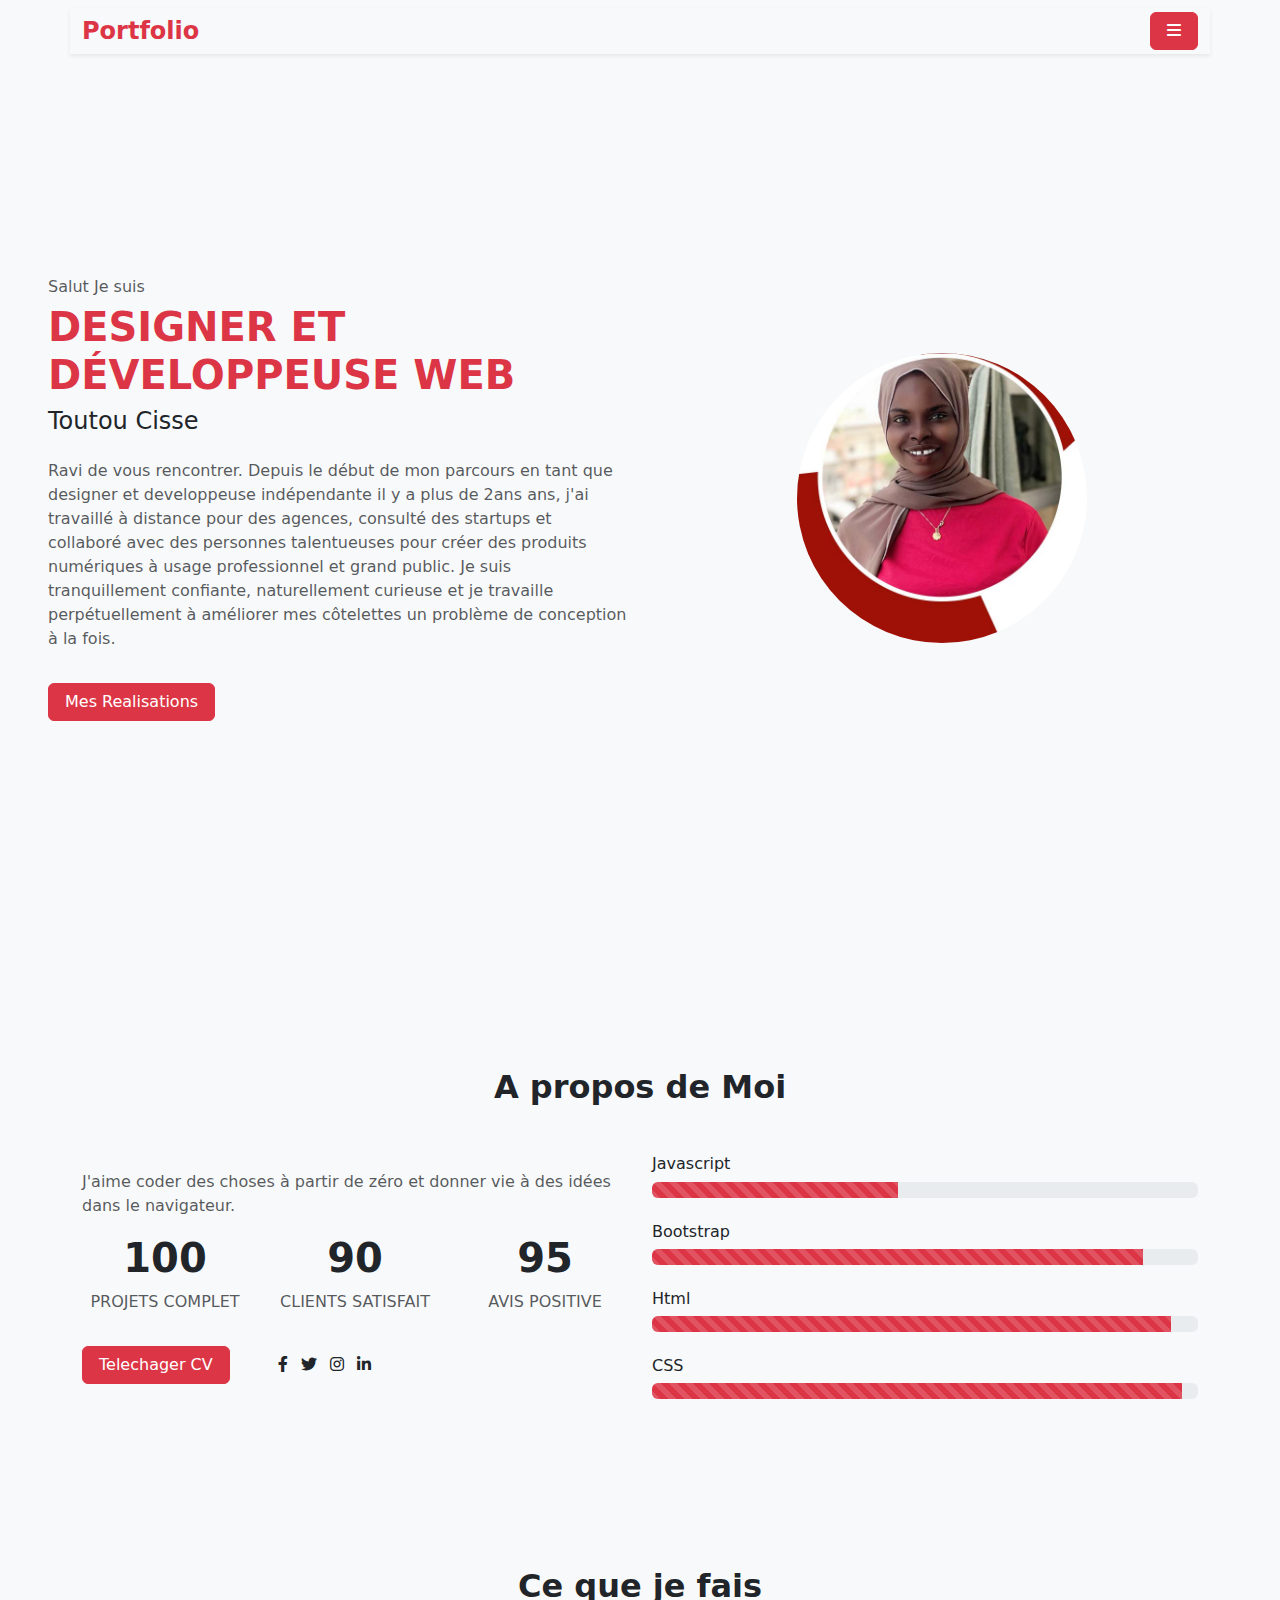
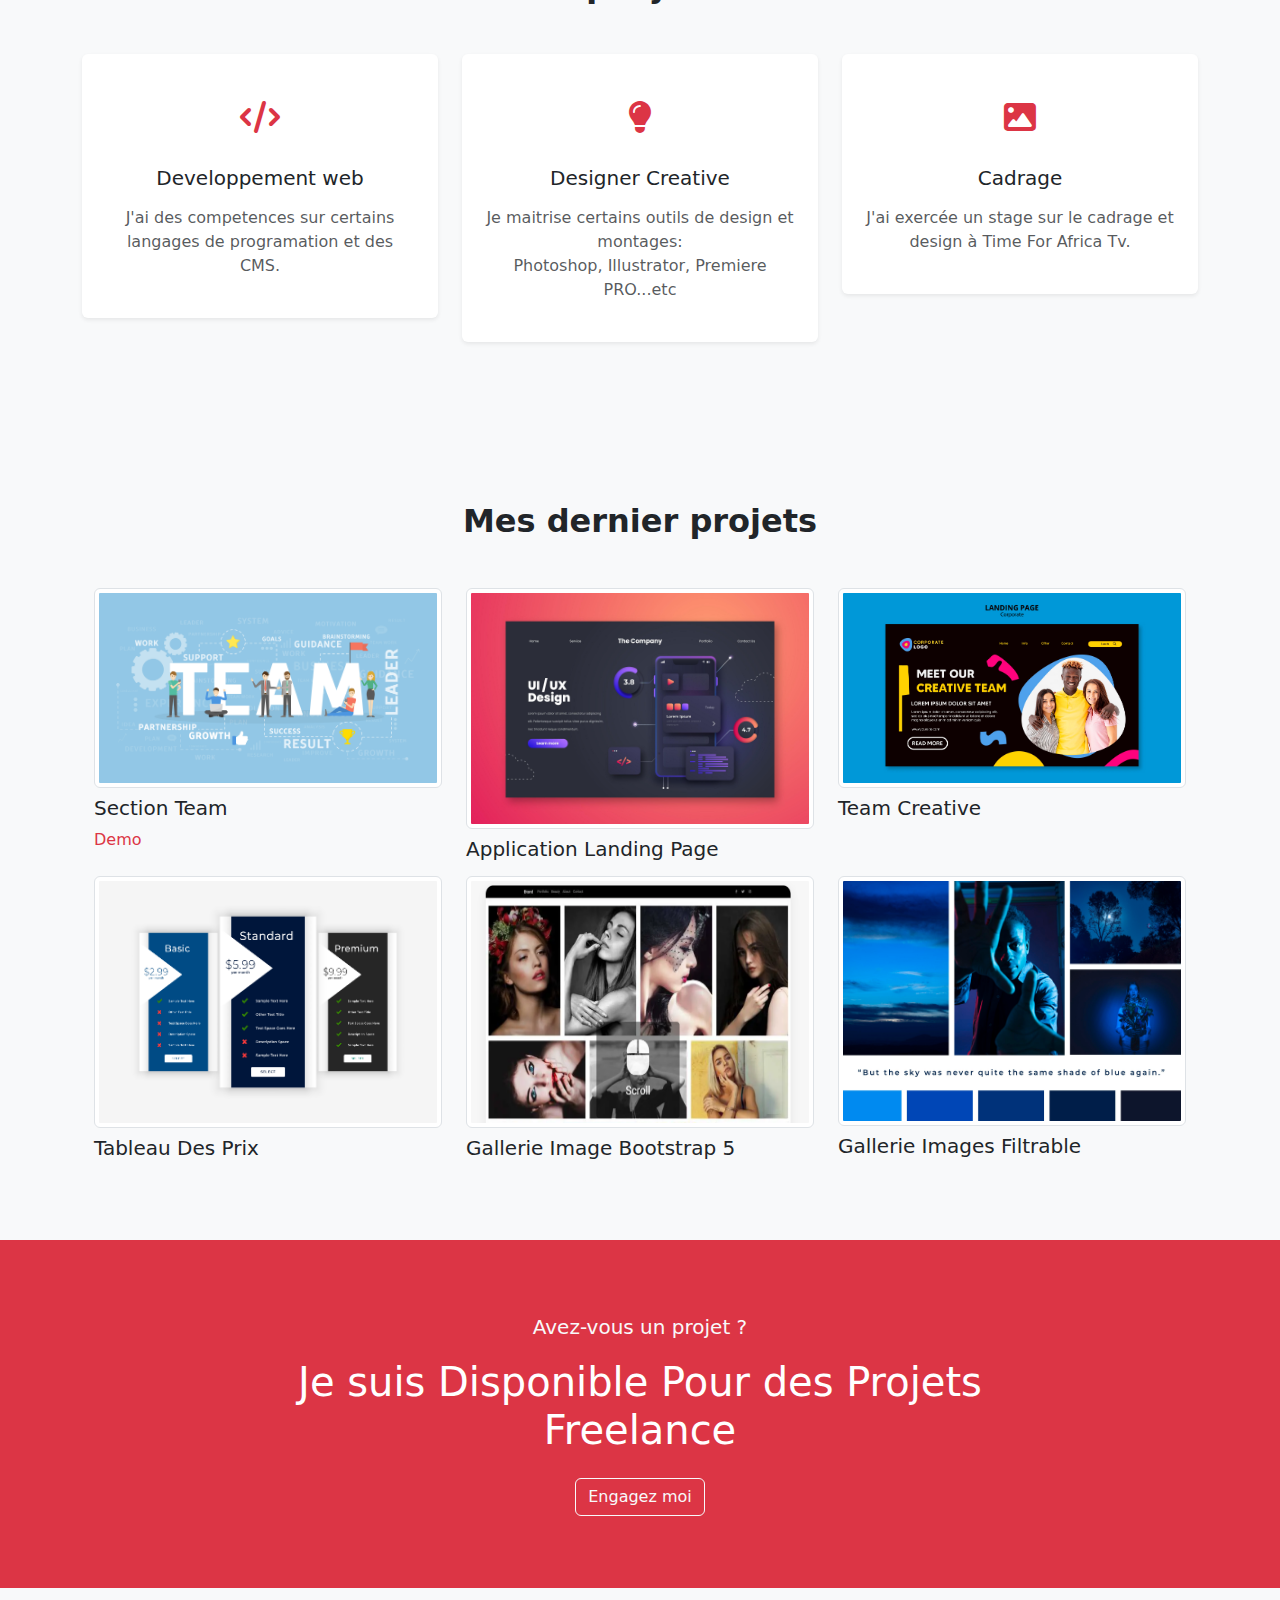
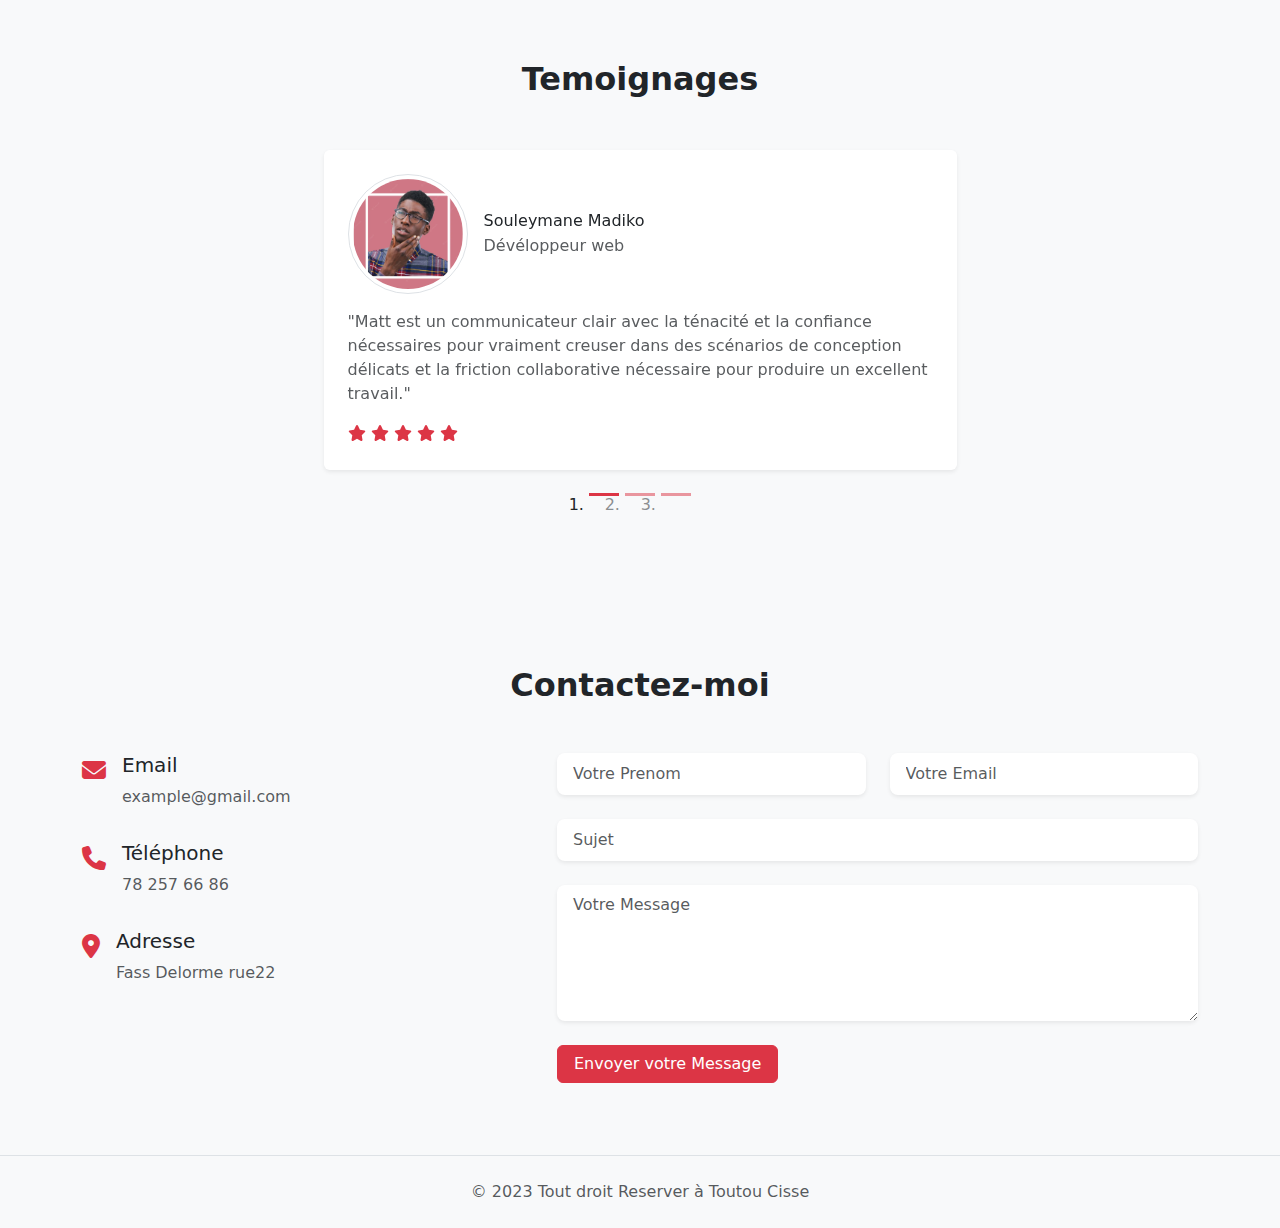
==== index.html @ 71dbc763 "Rename portfolio.html to index.html" ====
<!doctype html>
<html lang="en">
  <head>
    <meta charset="utf-8">
    <meta name="viewport" content="width=device-width, initial-scale=1">
    <link rel="stylesheet" href="css/bootstrap.min.css">
    <link rel="stylesheet" href="css/font-awesome.min.css">
    <title>Bootstrap demo</title>
  </head>
  <body class="bg-light">
    <!-- Debut navbar -->
    <!-- As a link -->
<nav class="navbar fixed-top bg-body-tertiary">
    <div class="container-lg shadow-sm">
      <a class="navbar-brand text-danger fw-bold fs-4" href="#">Portfolio</a>
      <div class="dropdown">
            <button class="btn btn-secondary btn-danger px-3" type="button" data-bs-toggle="dropdown" aria-expanded="false">
            <i class="fas fa-bars"></i>
            </button>
         <ul class="dropdown-menu dropdown-menu-end">
            <li><a class="dropdown-item" href="#acueil">Acueil</a></li>
            <li><a class="dropdown-item" href="#a propos">A propos</a></li>
            <li><a class="dropdown-item" href="#services">Services</a></li>
            <li><a class="dropdown-item" href="#portfolio">Portfolio</a></li>
            <li><a class="dropdown-item" href="#testimonials">Testmonials</a></li>
            <li><a class="dropdown-item" href="#contact">Contact</a></li>    
         </ul>
      </div>
    </div>
  </nav>

 <!-- Fin nabae -->
 
 <!-- Debut section d'accueil -->
<section class="home p-5" id="home">
    <div class="conainer-lg">
        <div class="row min-vh-100 align-items-center align-content-center">
            <div class="col-md-6 mt-5 mt-md-0">
                <div class="home-img text-center">
                    <img src="img/profil.jpg" class="rounded-circle mw-100" width="50%" alt="profile img" style="border-radius: 25px ;">
                </div>
            </div>
            <div class="col-md-6 mt-5 mt-md-0 order-md-first">
                <div class="home-text">
                    <p class="text-muted mb-1">Salut Je suis</p>
                    <h1 class="text-danger text-uppercase fs-1 fw-bold">Designer et Développeuse web</h1>
                    <h2 class="fs-4">Toutou Cisse</h2>
                    <p class="mt-4 text-muted">Ravi de vous rencontrer.
                        Depuis le début de mon parcours en tant que designer et developpeuse indépendante il y a plus
                         de 2ans ans, j'ai travaillé à distance pour des agences, consulté des startups 
                         et collaboré avec des personnes talentueuses pour créer des produits numériques
                          à usage professionnel et grand public. Je suis tranquillement confiante, 
                          naturellement curieuse et je travaille perpétuellement à améliorer mes 
                          côtelettes un problème de conception à la fois.</p>
                     <a href="realisations.html" class="btn btn-danger px-3 mt-3">Mes Realisations</a>
                </div>
            </div>
        </div>
    </div>

</section>
 <!-- Fin section d'accueil -->

 <!--Debut section A propos -->
<section class="a propos py-5" id="a propos">
    <div class="container-lg py-4">
        <div class="row justify-content-center">
            <div class="col-lg-8">
                <div class="section-title text-center">
                    <h2 class="fw-bold mb-5">A propos de Moi</h2>
                </div>
            </div>
        </div>
        <div class="row">
            <div class="col-md-6">
                <div class="apropos-text">
                    <h3 class="fs-4 mb-3"></h3>
                    <p class="text-muted">J'aime coder des choses à partir de zéro et donner vie à des idées dans le navigateur.</p>                 
                </div>
                <div class="row text-center text-uppercase my-3 ">
                    <div class="col-sm-4">
                        <div class="fact-item">
                            <h4 class="fs-1 fw-bold">100</h4>
                            <p class="text-muted">Projets Complet</p>
                        </div>
                    </div>
                    <div class="col-sm-4">
                        <div class="fact-item">
                            <h4 class="fs-1 fw-bold">90</h4>
                            <p class="text-muted">Clients satisfait</p>
                        </div>
                    </div>
                    <div class="col-sm-4">
                        <div class="fact-item">
                            <h4 class="fs-1 fw-bold">95</h4>
                            <p class="text-muted">Avis Positive</p>
                        </div>
                    </div>
                </div>
                <div class="row">
                    <div class="col-lg-12 d-flex align-items-center">
                        <a href="CV.html" class="btn px-3 btn-danger me-5">Telechager CV</a>
                        <div class="social-links">
                            <a href="#" class="text-dark me-2"><i class="fab fa-facebook-f"></i></a>
                            <a href="#" class="text-dark me-2"><i class="fab fa-twitter"></i></a> 
                            <a href="#" class="text-dark me-2"><i class="fab fa-instagram"></i></a> 
                            <a href="#" class="text-dark me-2"><i class="fab fa-linkedin-in"></i></a>   
                          </div>      
                    </div>  
                </div>    
            </div>
            <div class="col-md-6 mt-5 mt-md-0">
                <div class="skill-item mb-4">
                    <h3 class="fs-6">Javascript</h3>
                    <div class="progress " role="progressbar" aria-label="Animated striped example" aria-valuenow="45" aria-valuemin="0" aria-valuemax="100">
                        <div class="progress-bar progress-bar-striped progress-bar-animated bg-danger" style="width: 45%"></div>
                      </div>
                </div>
                <div class="skill-item mb-4">
                    <h3 class="fs-6">Bootstrap</h3>
                    <div class="progress " role="progressbar" aria-label="Animated striped example" aria-valuenow="90" aria-valuemin="0" aria-valuemax="100">
                        <div class="progress-bar progress-bar-striped progress-bar-animated bg-danger" style="width: 90%"></div>
                      </div>
                </div>
                <div class="skill-item mb-4">
                    <h3 class="fs-6">Html</h3>
                    <div class="progress " role="progressbar" aria-label="Animated striped example" aria-valuenow="95" aria-valuemin="0" aria-valuemax="100">
                        <div class="progress-bar progress-bar-striped progress-bar-animated bg-danger" style="width: 95%"></div>
                      </div>
                </div>
                <div class="skill-item mb-4">
                    <h3 class="fs-6">CSS</h3>
                    <div class="progress " role="progressbar" aria-label="Animated striped example" aria-valuenow="97" aria-valuemin="0" aria-valuemax="100">
                        <div class="progress-bar progress-bar-striped progress-bar-animated bg-danger" style="width: 97%"></div>
                      </div>
                </div>
                
            </div>
        </div>
    </div>

</section>
 
 <!--Fin section A propos -->

<!-- Debut Section Services -->
<section class="services py-5" id="services">
    <div class="container-lg py-4">
        <div class="row justify-content-center">
            <div class="col-lg-8">
                <div class="section-title text-center">
                    <h2 class="fw-bold mb-5">Ce que je fais</h2>
                </div>
            </div>
        </div> 
        <div class="row text-center">
            <div class="col-md-6 col-lg-4 mb-4">
                <div class="services-item shadow-sm p-4 rounded bg-white">
                    <div class="icon my-3 text-danger fs-2">
                        <i class="fas fa-code"></i>
                    </div>
                    <h3 class="fs-5 py-2">Developpement web</h3>
                    <p class="text-muted">J'ai des competences sur certains langages de programation
                    et des CMS.</p>  
                </div>
            </div>
            <div class="col-md-6 col-lg-4 mb-3">
                <div class="services-item shadow-sm p-4 rounded bg-white">
                    <div class="icon my-3 text-danger fs-2">
                        <i class="fas fa-lightbulb"></i>
                    </div>
                    <h3 class="fs-5 py-2">Designer Creative</h3>
                    <p class="text-muted">Je maitrise certains outils de design et montages:<br>Photoshop, Illustrator, Premiere PRO...etc</p>  
                </div>
            </div>
            <div class="col-md-6 col-lg-4 mb-4">
                <div class="services-item shadow-sm p-4 rounded bg-white">
                    <div class="icon my-3 text-danger fs-2">
                        <i class="fas fa-image"></i>
                    </div>
                    <h3 class="fs-5 py-2">Cadrage</h3>
                    <p class="text-muted">J'ai exercée un stage sur le cadrage et design à Time For Africa Tv. </p>  
                </div>
            </div>
                       
        </div>   
    </div>
</section>
<!-- Fin Section Services -->

<!-- Debut section portfoliio -->
<section class="portfoliio py-5" id="portfoliio">
    <div class="container-lg py-4">
        <div class="row justify-content-center">
            <div class="col-lg-8 col-xl-7">
                <div class="carousel-inner">
                <div class="section-title text-center">
                    <h2 class="fw-bold mb-5">Mes dernier projets</h2>
                </div>
            </div>
        </div> 
        <div class="row">
            <div class="col-md-6 col-lg-4">
                <div class="Portfolio-item">
                    <img src="img/team.jpg" class="w-100 img-thumbnail" alt="Portfolio item">
                    <h3 class="text-capitalize fs-5 my-2">Section Team</h3>
                    <p class="mb-4"><a href="#" class="text-danger text-decoration-none">Demo</a></p>
                </div>
            </div>
            <div class="col-md-6 col-lg-4">
                <div class="Portfolio-item">
                    <img src="img/App.jpg" class="w-100 img-thumbnail" style="height: 241px;" alt="Portfolio item">
                    <h3 class="text-capitalize fs-5 my-2">Application landing page</h3>
                    
                </div>
            </div>
            <div class="col-md-6 col-lg-4">
                <div class="Portfolio-item">
                    <img src="img/team creative.jpg" class="w-100 img-thumbnail" alt="Portfolio item">
                    <h3 class="text-capitalize fs-5 my-2">Team Creative</h3>
                   
                </div>
            </div>
            <div class="col-md-6 col-lg-4">
                <div class="Portfolio-item">
                    <img src="img/cars.jpg" class="w-100 img-thumbnail" style="height: 252px;" alt="Portfolio item">
                    <h3 class="text-capitalize fs-5 my-2">Tableau des prix</h3>
                    
                </div>
            </div>
            <div class="col-md-6 col-lg-4">
                <div class="Portfolio-item">
                    <img src="img/gallery boot.PNG" class="w-100 img-thumbnail" style="height: 252px;" alt="Portfolio item">
                    <h3 class="text-capitalize fs-5 my-2">Gallerie image Bootstrap 5</h3>
                 
                </div>
            </div>
            <div class="col-md-6 col-lg-4">
                <div class="Portfolio-item">
                    <img src="img/gallery.jpg" class="w-100 img-thumbnail" style="height:250px ;" alt="Portfolio item">
                    <h3 class="text-capitalize fs-5 my-2">Gallerie images filtrable</h3>
                   
                </div>
            </div>
        </div>
    </div>
    </div>
</section>
<!-- Debut section portfoliio -->

<!-- Debut Section freelancer -->
<section class="freelancer-available py-5 bg-danger">
    <div class="container-lg py-4">
        <div class="row justify-content-center">
            <div class="col-lg-8 text-center">
                <p class="text-light fs-5">Avez-vous un projet ?</p>
                <h2 class="fs-1 text-white mb-4">Je suis Disponible Pour des Projets Freelance</h2>
                <a href="#contact" class="btn btn-outline-light">Engagez moi</a>
            </div>
        </div>
    </div>
</section>
<!-- FIN Section freelancer -->

<!-- Debut testimonials section -->
<section class="testimonials py-5" id="testimonials">
    <div class="container-lg py-4">
        <div class="row justify-content-center">
            <div class="col-lg-8 col-xl-7">  
                <div class="section-title text-center">
                    <h2 class="fw-bold mb-5">Temoignages</h2>
                </div>
            </div>
        </div> 
            <div class="row justify-content-center">
                <div class="col-lg-8 col-xl-7">
                    <div id="carousel1" class="carousel slide" data-bs-ride="carousel">
                        <ol class="carousel-indicators">
                          <li  data-bs-target="#carousel1" data-bs-slide-to="0" class="active
                           bg-danger"></li>
                          <li class="bg-danger" data-bs-target="#carousel1" data-bs-slide-to="1" ></li>
                          <li class="bg-danger" data-bs-target="#carousel1" data-bs-slide-to="2" ></li>
                        </ol>
                        <div class="carousel-inner p-1"> 
                    <!-- testi item debut -->
                    <div class="testi-item carousel-item active bg-white shadow-sm rounded p-4 mb-5">
                        <div class="testi-author-info d-flex align-items-center">
                            <img src="img/testimo.PNG" class="img-thumbnail rounded-circle" style="height: 120px; width: 120px;" alt="author img">
                            <div class="author ms-3">
                                <h3 class="fs-6 mb-1">Souleymane Madiko</h3>
                                <p class="text-muted m-0">Dévéloppeur web</p>
                            </div>
                        </div>
                        <p class="text-muted mt-3">
                            "Matt est un communicateur clair avec la ténacité et la confiance nécessaires pour vraiment
                             creuser dans des scénarios de conception délicats et la friction collaborative nécessaire 
                             pour produire un excellent travail."</p>
                            <div class="ratings text-danger">
                                <i class="fas fa-star"></i>
                                <i class="fas fa-star"></i>
                                <i class="fas fa-star"></i>
                                <i class="fas fa-star"></i>
                                <i class="fas fa-star"></i>
                            </div>
                    </div>
                    <!-- testi item FIN -->
                      <!-- testi item debut -->
                      <div class="testi-item carousel-item bg-white shadow-sm rounded p-4 mb-5">
                        <div class="testi-author-info d-flex align-items-center">
                            <img src="img/testi.PNG" class="img-thumbnail rounded-circle" style="height: 120px; width: 120px;" alt="author img">
                            <div class="author ms-3">
                                <h3 class="fs-6 mb-1">Yabaye Seck</h3>
                                <p class="text-muted m-0">Menager Seo</p>
                            </div>
                        </div>
                        <p class="text-muted mt-3">Je suis l'une des consommatrice de vos services et je suis satisfait.</p>
                            <div class="ratings text-danger">
                                <i class="fas fa-star"></i>
                                <i class="fas fa-star"></i>
                                <i class="fas fa-star"></i>
                                <i class="fas fa-star"></i>
                                <i class="fas fa-star"></i>
                            </div>
                    </div>
                    <!-- testi item FIN -->
                      <!-- testi item debut -->
                      <div class="testi-item carousel-item bg-white shadow-sm rounded p-4 mb-5">
                        <div class="testi-author-info d-flex align-items-center">
                            <img src="img/testi3.PNG" class="img-thumbnail rounded-circle" style="height: 120px; width: 120px;" alt="author img">
                            <div class="author ms-3">
                                <h3 class="fs-6 mb-1">Aliou Sow</h3>
                                <p class="text-muted m-0">Menager Seo</p>
                            </div>
                        </div>
                        <p class="text-muted mt-3">"C'était un réel plaisir de travailler avec Matt et nous avons hâte de retravailler avec lui.
                                                     C'est définitivement le genre de designer à qui vous pouvez faire confiance pour un projet
                                                      du début à la fin.</p>
                            <div class="ratings text-danger">
                                <i class="fas fa-star"></i>
                                <i class="fas fa-star"></i>
                                <i class="fas fa-star"></i>
                                <i class="fas fa-star"></i>
                                <i class="fas fa-star"></i>
                            </div>
                    </div>
                </div>
                    <!-- testi item FIN -->
                </div>
                </div>
                </div>
            </div>    
    
</section>
<!-- Debut testimonials section -->

<!-- Debut section contact -->
<section class="contact py-5 " id="contact">
    <div class="container-lg py-4">
        <div class="row justify-content-center">
            <div class="col-lg-8 col-xl-7">  
                <div class="section-title text-center">
                    <h2 class="fw-bold mb-5">Contactez-moi</h2>
                </div>
            </div>
        </div>
        <div class="row">
            <div class="col-md-5">
                <div class="contact item d-flex mb-3">
                    <div class="icon fs-4 text-danger">
                        <i class="fas fa-envelope"></i>
                    </div>
                    <div class="text ms-3">
                        <h3 class="fs-5">Email</h3>
                        <p class="text-muted">example@gmail.com</p>
                    </div>
                </div>
                <div class="contact item d-flex mb-3">
                    <div class="icon fs-4 text-danger">
                        <i class="fas fa-phone"></i>
                    </div>
                    <div class="text ms-3">
                        <h3 class="fs-5">Téléphone</h3>
                        <p class="text-muted">78 257 66 86</p>
                    </div>
                </div>
                <div class="contact item d-flex mb-3">
                    <div class="icon fs-4 text-danger">
                        <i class="fas fa-map-marker-alt"></i>
                    </div>
                    <div class="text ms-3">
                        <h3 class="fs-5">Adresse</h3>
                        <p class="text-muted">Fass Delorme rue22</p>
                    </div>
                </div>
            </div>
            <div class="col-md-7">
                <div class="contact-form">
                    <form>
                        <div class="row">
                            <div class="col-lg-6 mb-4">
                                <input type="text" placeholder="Votre Prenom" 
                                class="form-control form-control-lg fs-6 border-0 shadow-sm">
                            </div>
                            <div class="col-lg-6 mb-4">
                                <input type="text" placeholder="Votre Email" 
                                class="form-control form-control-lg fs-6 border-0 shadow-sm">
                            </div>
                        </div>
                        <div class="row">
                            <div class="col-lg-12 mb-4">
                                <input type="text" placeholder="Sujet" 
                                class="form-control form-control-lg fs-6 border-0 shadow-sm">
                            </div>
                        </div>
                        <div class="row">
                            <div class="col-lg-12 mb-4">
                                <textarea rows="5" placeholder="Votre Message" 
                                class="form-control form-control-lg fs-6 border-0 shadow-sm"></textarea>
                            </div>
                        </div>
                        <div class="row">
                            <div class="col-lg-12">
                                <button type="submit" class="btn btn-danger px-3">Envoyer votre Message</button>
                            </div>
                        </div>
                    </form>
                </div>
            </div>

        </div>
    </div>
</section>
<!-- Fin section contact -->

<!-- Debut footer -->
<footer class="footer border-top py-4">
    <div class="container-lg">
        <div class="row">
            <div class="col-lg-12">
                <p class="m-0 text-center text-muted">&copy; 2023 Tout droit Reserver à Toutou Cisse</p>
            </div>
        </div>
    </div>
</footer>
<!-- Fin footer -->

    

    <script src="js/bootstrap.bundle.min.js"></script>
  </body>
</html>
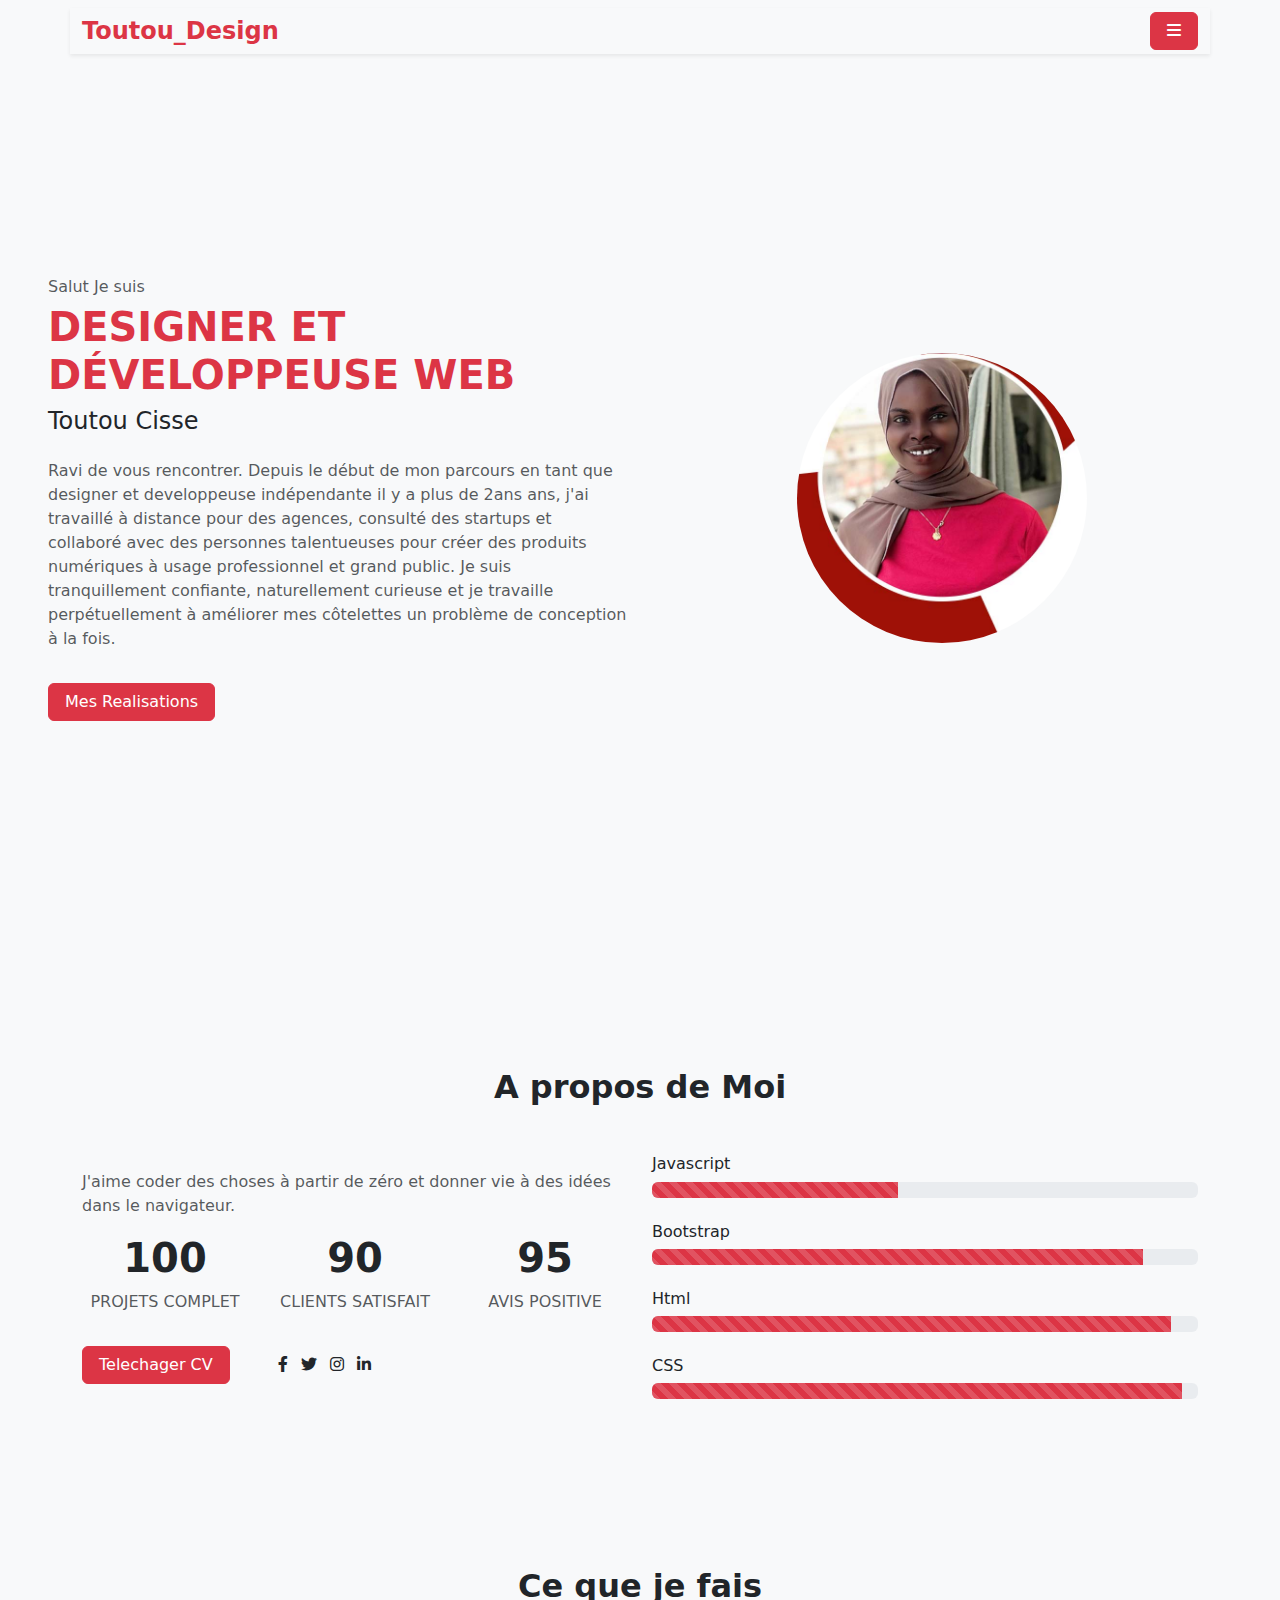
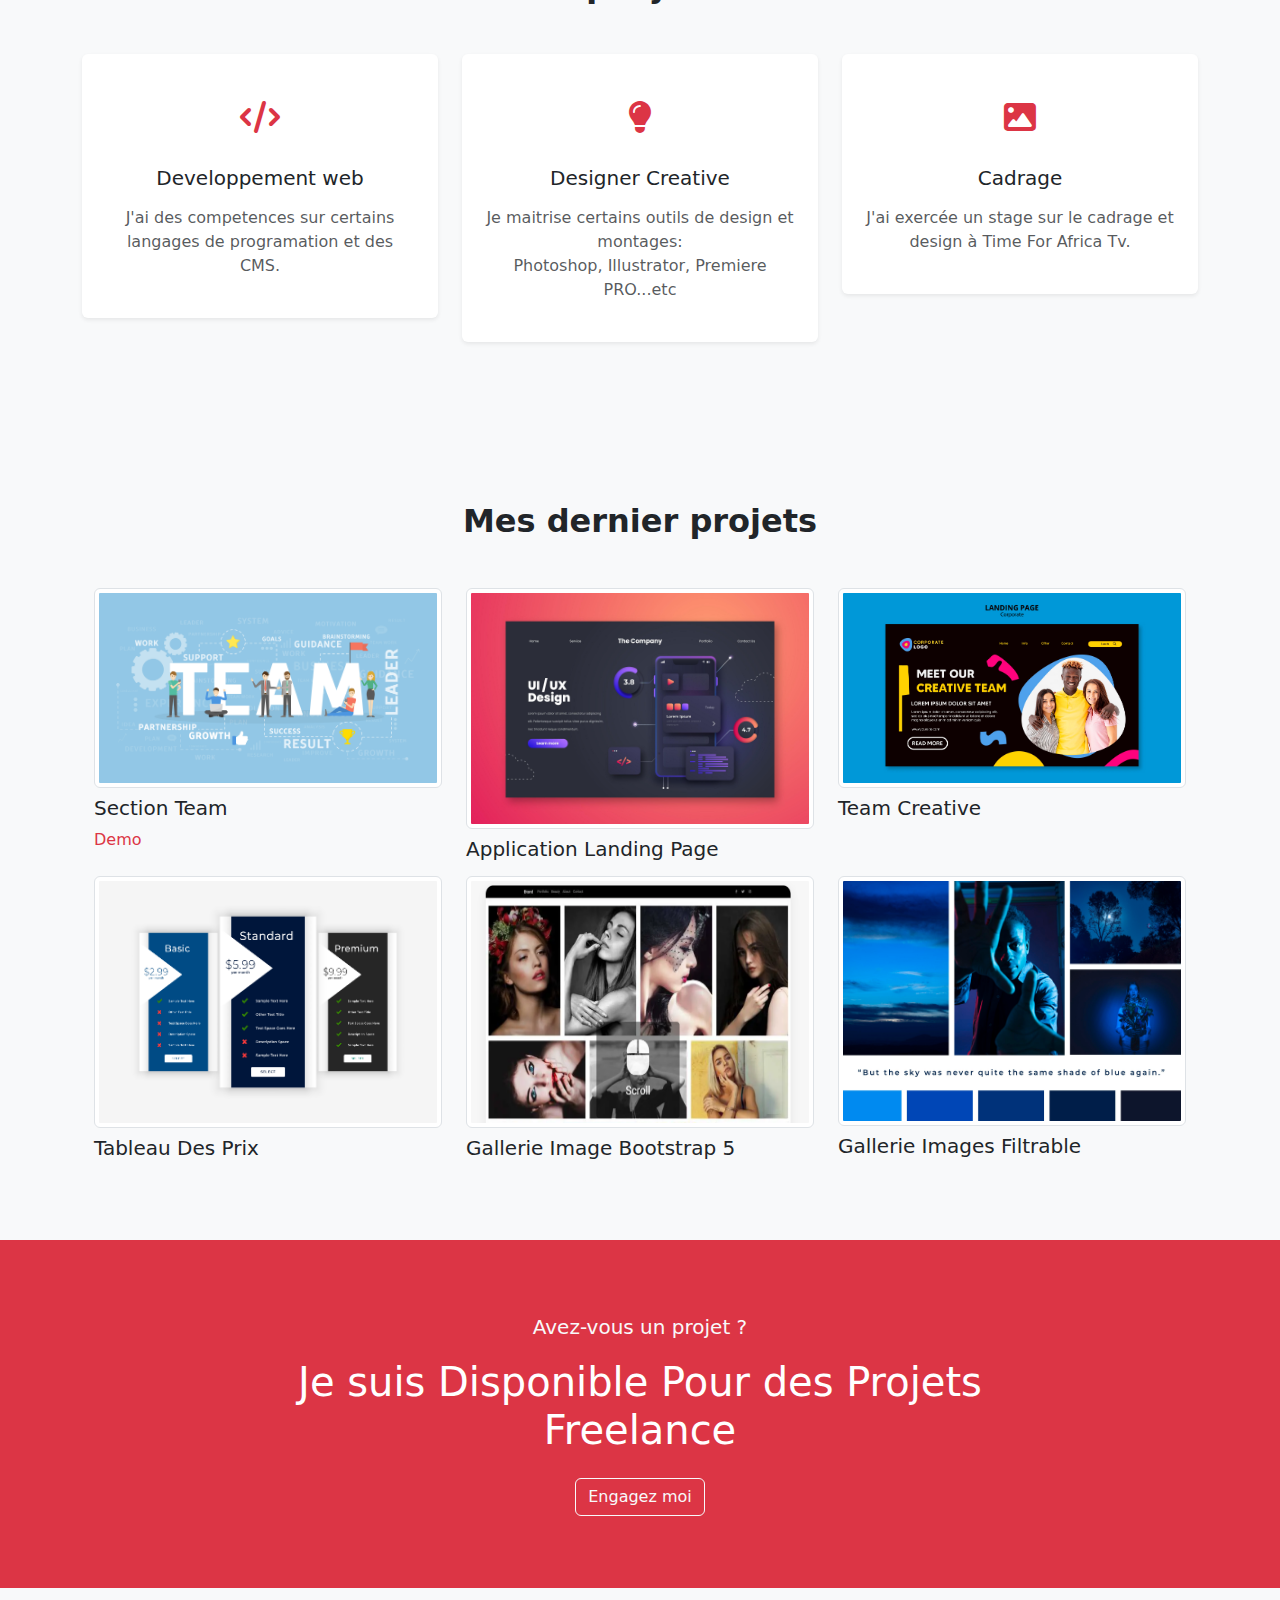
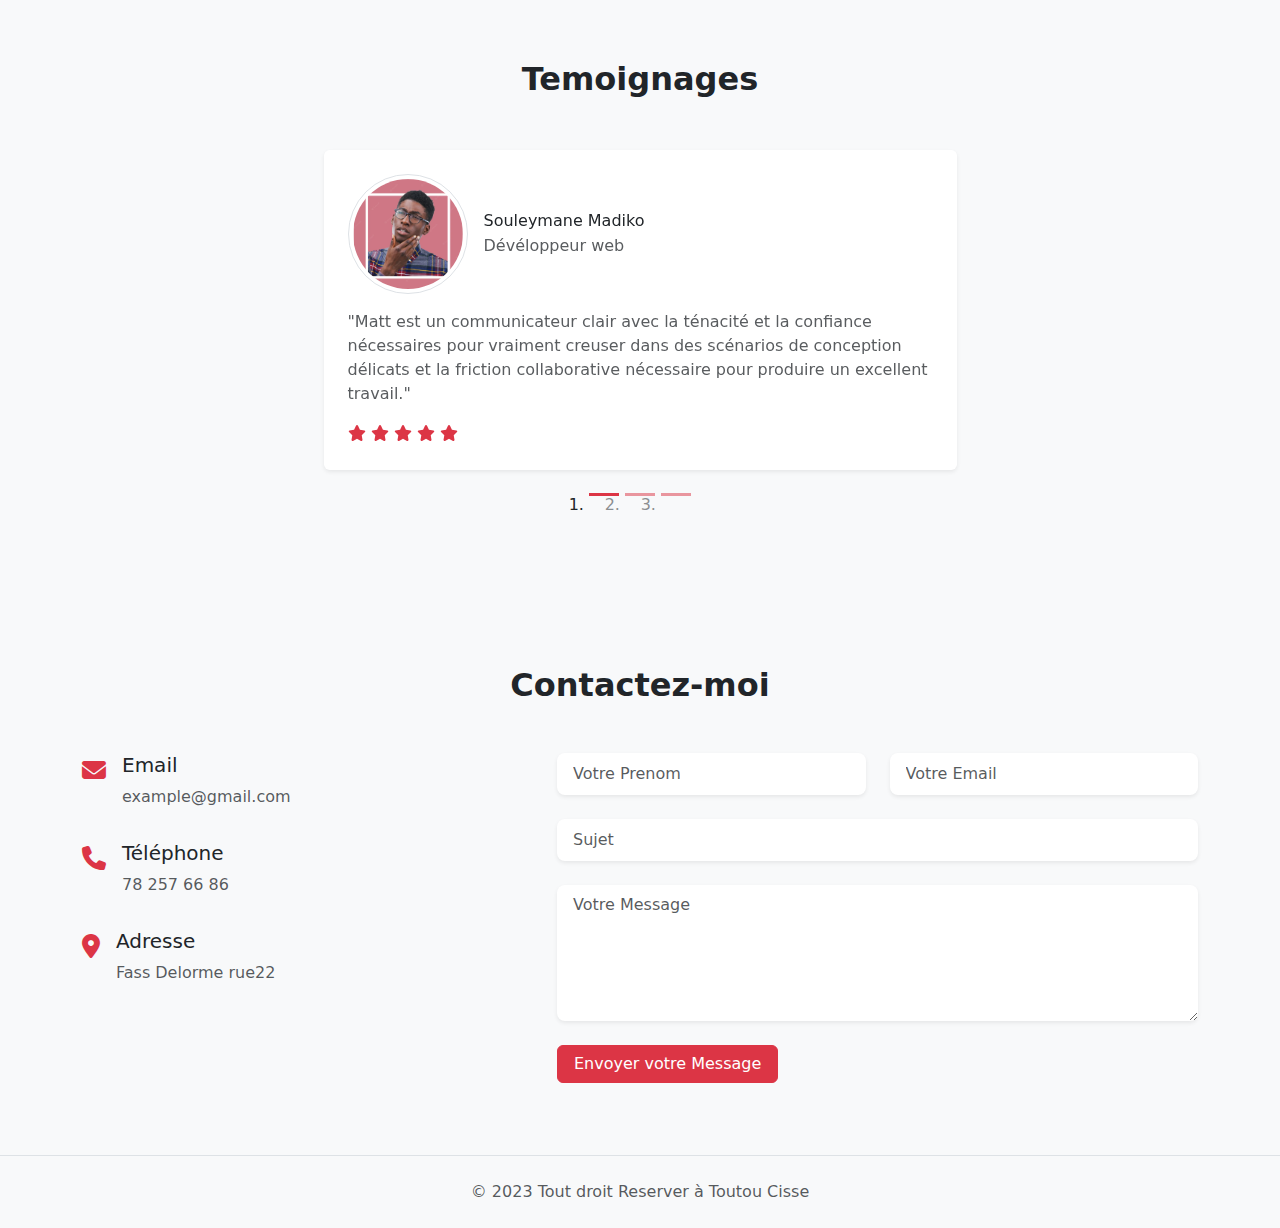
==== commit 13b76608: "Update index.html" ====
--- a/index.html
+++ b/index.html
@@ -12,7 +12,7 @@
     <!-- As a link -->
 <nav class="navbar fixed-top bg-body-tertiary">
     <div class="container-lg shadow-sm">
-      <a class="navbar-brand text-danger fw-bold fs-4" href="#">Portfolio</a>
+      <a class="navbar-brand text-danger fw-bold fs-4" href="#">Toutou_Design</a>
       <div class="dropdown">
             <button class="btn btn-secondary btn-danger px-3" type="button" data-bs-toggle="dropdown" aria-expanded="false">
             <i class="fas fa-bars"></i>
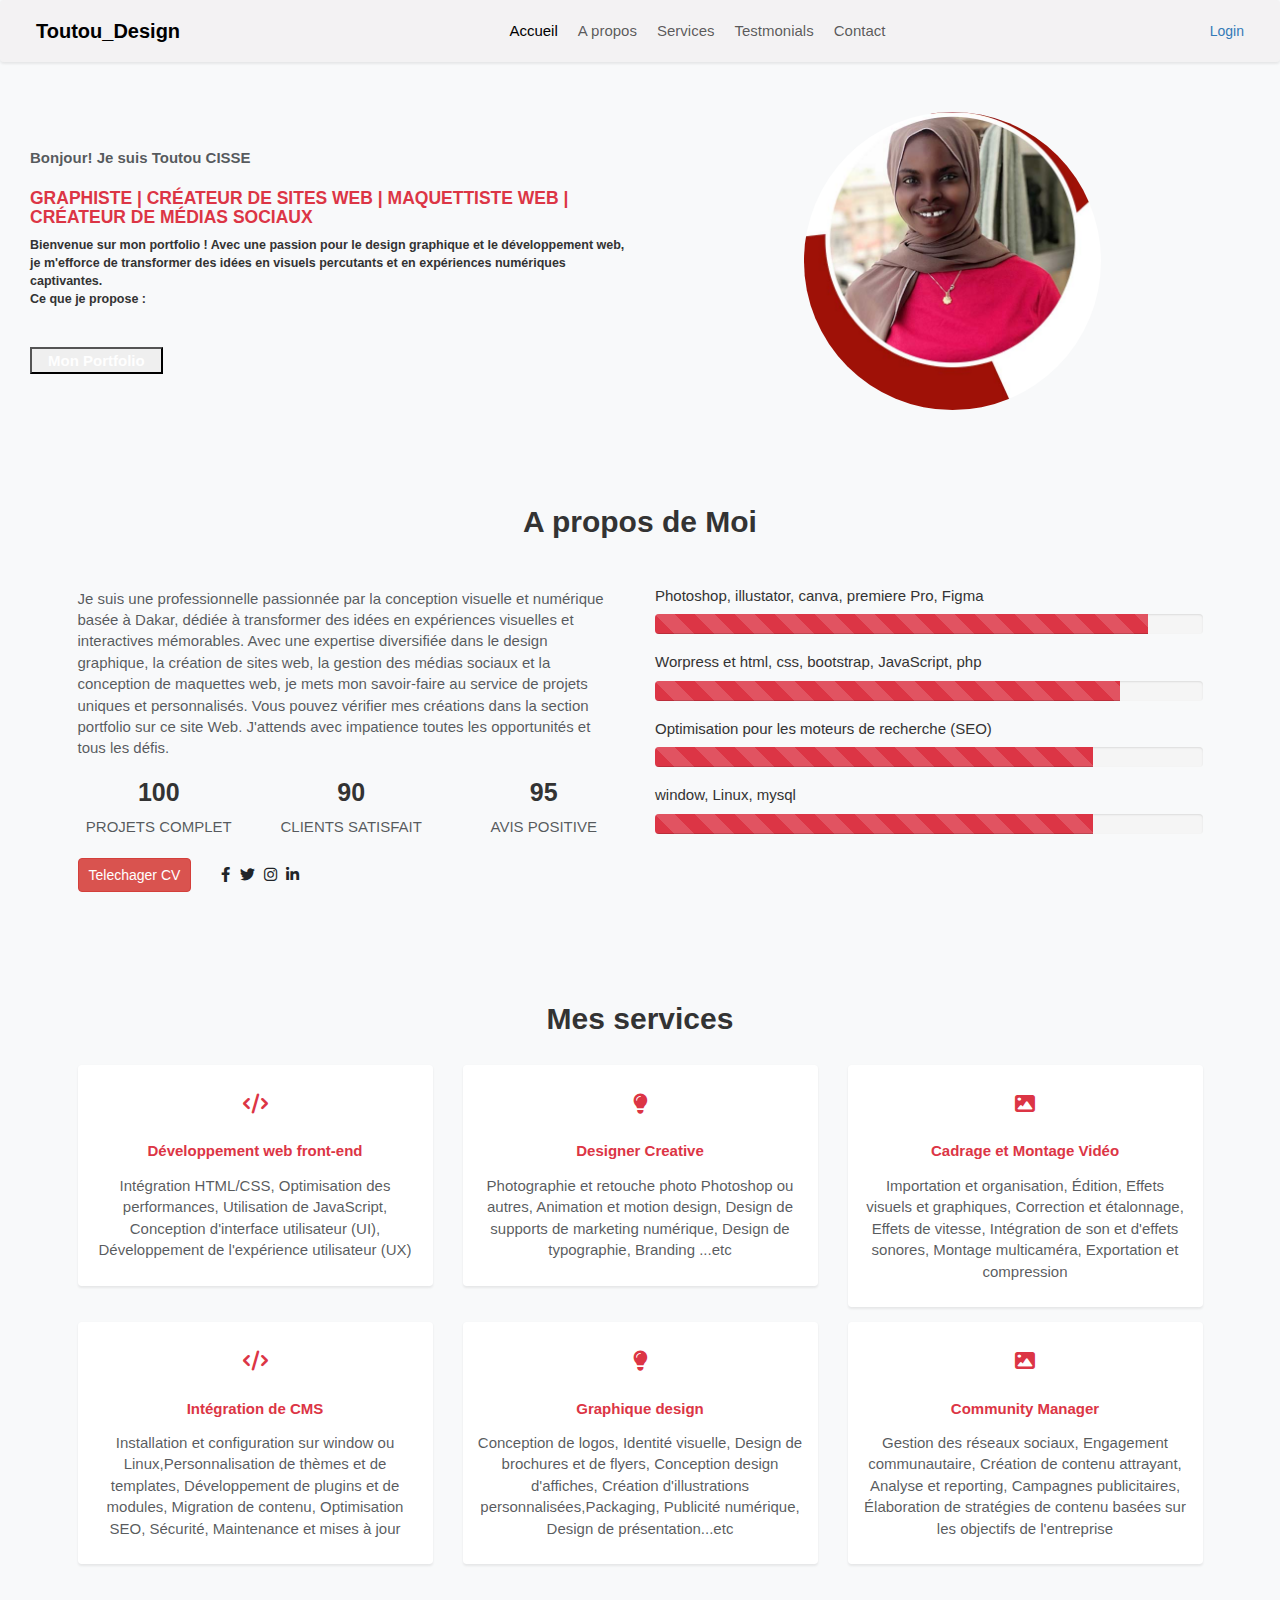
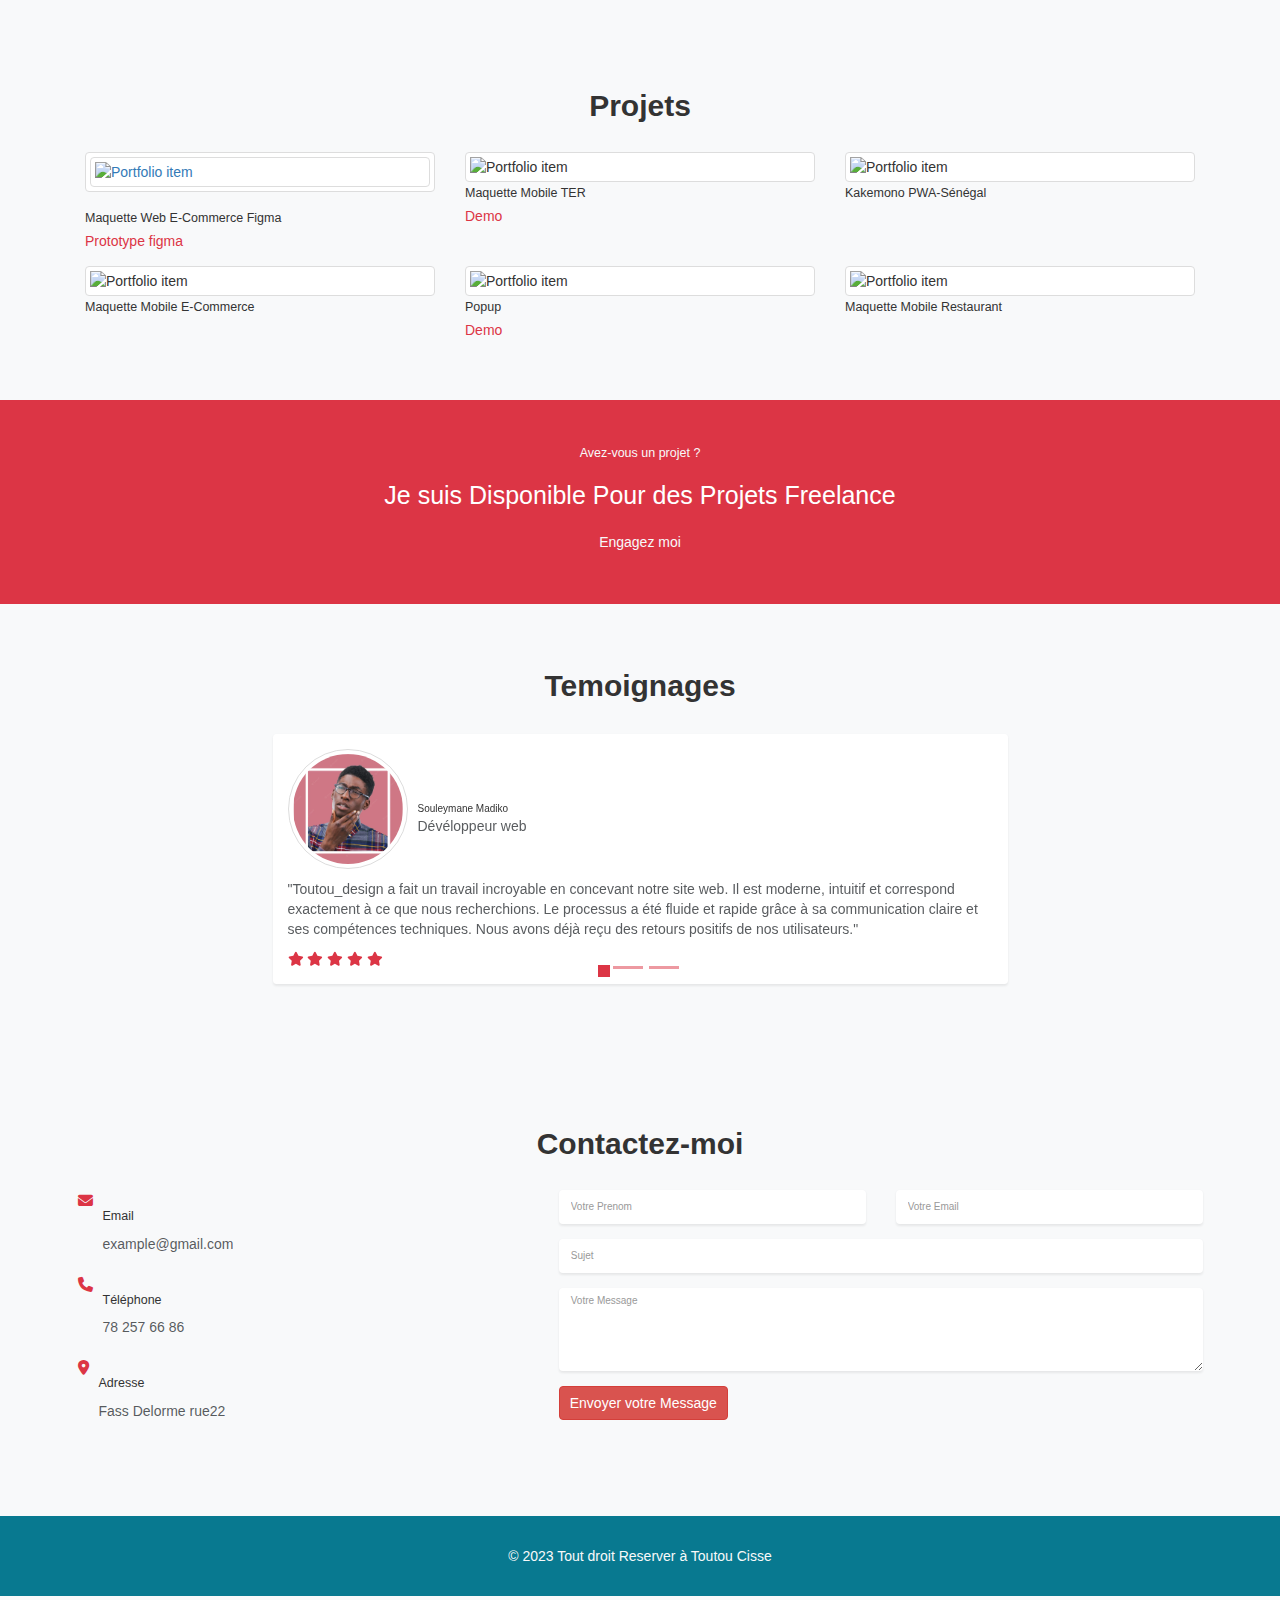
==== commit b6588049: "Add files via upload" ====
--- a/index.html
+++ b/index.html
@@ -1,451 +1,566 @@
-<!doctype html>
-<html lang="en">
-  <head>
-    <meta charset="utf-8">
-    <meta name="viewport" content="width=device-width, initial-scale=1">
-    <link rel="stylesheet" href="css/bootstrap.min.css">
-    <link rel="stylesheet" href="css/font-awesome.min.css">
-    <title>Bootstrap demo</title>
-  </head>
-  <body class="bg-light">
-    <!-- Debut navbar -->
-    <!-- As a link -->
-<nav class="navbar fixed-top bg-body-tertiary">
-    <div class="container-lg shadow-sm">
-      <a class="navbar-brand text-danger fw-bold fs-4" href="#">Toutou_Design</a>
-      <div class="dropdown">
-            <button class="btn btn-secondary btn-danger px-3" type="button" data-bs-toggle="dropdown" aria-expanded="false">
-            <i class="fas fa-bars"></i>
-            </button>
-         <ul class="dropdown-menu dropdown-menu-end">
-            <li><a class="dropdown-item" href="#acueil">Acueil</a></li>
-            <li><a class="dropdown-item" href="#a propos">A propos</a></li>
-            <li><a class="dropdown-item" href="#services">Services</a></li>
-            <li><a class="dropdown-item" href="#portfolio">Portfolio</a></li>
-            <li><a class="dropdown-item" href="#testimonials">Testmonials</a></li>
-            <li><a class="dropdown-item" href="#contact">Contact</a></li>    
-         </ul>
-      </div>
-    </div>
-  </nav>
-
- <!-- Fin nabae -->
- 
- <!-- Debut section d'accueil -->
-<section class="home p-5" id="home">
-    <div class="conainer-lg">
-        <div class="row min-vh-100 align-items-center align-content-center">
-            <div class="col-md-6 mt-5 mt-md-0">
-                <div class="home-img text-center">
-                    <img src="img/profil.jpg" class="rounded-circle mw-100" width="50%" alt="profile img" style="border-radius: 25px ;">
-                </div>
-            </div>
-            <div class="col-md-6 mt-5 mt-md-0 order-md-first">
-                <div class="home-text">
-                    <p class="text-muted mb-1">Salut Je suis</p>
-                    <h1 class="text-danger text-uppercase fs-1 fw-bold">Designer et Développeuse web</h1>
-                    <h2 class="fs-4">Toutou Cisse</h2>
-                    <p class="mt-4 text-muted">Ravi de vous rencontrer.
-                        Depuis le début de mon parcours en tant que designer et developpeuse indépendante il y a plus
-                         de 2ans ans, j'ai travaillé à distance pour des agences, consulté des startups 
-                         et collaboré avec des personnes talentueuses pour créer des produits numériques
-                          à usage professionnel et grand public. Je suis tranquillement confiante, 
-                          naturellement curieuse et je travaille perpétuellement à améliorer mes 
-                          côtelettes un problème de conception à la fois.</p>
-                     <a href="realisations.html" class="btn btn-danger px-3 mt-3">Mes Realisations</a>
-                </div>
-            </div>
-        </div>
-    </div>
-
-</section>
- <!-- Fin section d'accueil -->
-
- <!--Debut section A propos -->
-<section class="a propos py-5" id="a propos">
-    <div class="container-lg py-4">
-        <div class="row justify-content-center">
-            <div class="col-lg-8">
-                <div class="section-title text-center">
-                    <h2 class="fw-bold mb-5">A propos de Moi</h2>
-                </div>
-            </div>
-        </div>
-        <div class="row">
-            <div class="col-md-6">
-                <div class="apropos-text">
-                    <h3 class="fs-4 mb-3"></h3>
-                    <p class="text-muted">J'aime coder des choses à partir de zéro et donner vie à des idées dans le navigateur.</p>                 
-                </div>
-                <div class="row text-center text-uppercase my-3 ">
-                    <div class="col-sm-4">
-                        <div class="fact-item">
-                            <h4 class="fs-1 fw-bold">100</h4>
-                            <p class="text-muted">Projets Complet</p>
-                        </div>
-                    </div>
-                    <div class="col-sm-4">
-                        <div class="fact-item">
-                            <h4 class="fs-1 fw-bold">90</h4>
-                            <p class="text-muted">Clients satisfait</p>
-                        </div>
-                    </div>
-                    <div class="col-sm-4">
-                        <div class="fact-item">
-                            <h4 class="fs-1 fw-bold">95</h4>
-                            <p class="text-muted">Avis Positive</p>
-                        </div>
-                    </div>
-                </div>
-                <div class="row">
-                    <div class="col-lg-12 d-flex align-items-center">
-                        <a href="CV.html" class="btn px-3 btn-danger me-5">Telechager CV</a>
-                        <div class="social-links">
-                            <a href="#" class="text-dark me-2"><i class="fab fa-facebook-f"></i></a>
-                            <a href="#" class="text-dark me-2"><i class="fab fa-twitter"></i></a> 
-                            <a href="#" class="text-dark me-2"><i class="fab fa-instagram"></i></a> 
-                            <a href="#" class="text-dark me-2"><i class="fab fa-linkedin-in"></i></a>   
-                          </div>      
-                    </div>  
-                </div>    
-            </div>
-            <div class="col-md-6 mt-5 mt-md-0">
-                <div class="skill-item mb-4">
-                    <h3 class="fs-6">Javascript</h3>
-                    <div class="progress " role="progressbar" aria-label="Animated striped example" aria-valuenow="45" aria-valuemin="0" aria-valuemax="100">
-                        <div class="progress-bar progress-bar-striped progress-bar-animated bg-danger" style="width: 45%"></div>
-                      </div>
-                </div>
-                <div class="skill-item mb-4">
-                    <h3 class="fs-6">Bootstrap</h3>
-                    <div class="progress " role="progressbar" aria-label="Animated striped example" aria-valuenow="90" aria-valuemin="0" aria-valuemax="100">
-                        <div class="progress-bar progress-bar-striped progress-bar-animated bg-danger" style="width: 90%"></div>
-                      </div>
-                </div>
-                <div class="skill-item mb-4">
-                    <h3 class="fs-6">Html</h3>
-                    <div class="progress " role="progressbar" aria-label="Animated striped example" aria-valuenow="95" aria-valuemin="0" aria-valuemax="100">
-                        <div class="progress-bar progress-bar-striped progress-bar-animated bg-danger" style="width: 95%"></div>
-                      </div>
-                </div>
-                <div class="skill-item mb-4">
-                    <h3 class="fs-6">CSS</h3>
-                    <div class="progress " role="progressbar" aria-label="Animated striped example" aria-valuenow="97" aria-valuemin="0" aria-valuemax="100">
-                        <div class="progress-bar progress-bar-striped progress-bar-animated bg-danger" style="width: 97%"></div>
-                      </div>
-                </div>
-                
-            </div>
-        </div>
-    </div>
-
-</section>
- 
- <!--Fin section A propos -->
-
-<!-- Debut Section Services -->
-<section class="services py-5" id="services">
-    <div class="container-lg py-4">
-        <div class="row justify-content-center">
-            <div class="col-lg-8">
-                <div class="section-title text-center">
-                    <h2 class="fw-bold mb-5">Ce que je fais</h2>
-                </div>
-            </div>
-        </div> 
-        <div class="row text-center">
-            <div class="col-md-6 col-lg-4 mb-4">
-                <div class="services-item shadow-sm p-4 rounded bg-white">
-                    <div class="icon my-3 text-danger fs-2">
-                        <i class="fas fa-code"></i>
-                    </div>
-                    <h3 class="fs-5 py-2">Developpement web</h3>
-                    <p class="text-muted">J'ai des competences sur certains langages de programation
-                    et des CMS.</p>  
-                </div>
-            </div>
-            <div class="col-md-6 col-lg-4 mb-3">
-                <div class="services-item shadow-sm p-4 rounded bg-white">
-                    <div class="icon my-3 text-danger fs-2">
-                        <i class="fas fa-lightbulb"></i>
-                    </div>
-                    <h3 class="fs-5 py-2">Designer Creative</h3>
-                    <p class="text-muted">Je maitrise certains outils de design et montages:<br>Photoshop, Illustrator, Premiere PRO...etc</p>  
-                </div>
-            </div>
-            <div class="col-md-6 col-lg-4 mb-4">
-                <div class="services-item shadow-sm p-4 rounded bg-white">
-                    <div class="icon my-3 text-danger fs-2">
-                        <i class="fas fa-image"></i>
-                    </div>
-                    <h3 class="fs-5 py-2">Cadrage</h3>
-                    <p class="text-muted">J'ai exercée un stage sur le cadrage et design à Time For Africa Tv. </p>  
-                </div>
-            </div>
-                       
-        </div>   
-    </div>
-</section>
-<!-- Fin Section Services -->
-
-<!-- Debut section portfoliio -->
-<section class="portfoliio py-5" id="portfoliio">
-    <div class="container-lg py-4">
-        <div class="row justify-content-center">
-            <div class="col-lg-8 col-xl-7">
-                <div class="carousel-inner">
-                <div class="section-title text-center">
-                    <h2 class="fw-bold mb-5">Mes dernier projets</h2>
-                </div>
-            </div>
-        </div> 
-        <div class="row">
-            <div class="col-md-6 col-lg-4">
-                <div class="Portfolio-item">
-                    <img src="img/team.jpg" class="w-100 img-thumbnail" alt="Portfolio item">
-                    <h3 class="text-capitalize fs-5 my-2">Section Team</h3>
-                    <p class="mb-4"><a href="#" class="text-danger text-decoration-none">Demo</a></p>
-                </div>
-            </div>
-            <div class="col-md-6 col-lg-4">
-                <div class="Portfolio-item">
-                    <img src="img/App.jpg" class="w-100 img-thumbnail" style="height: 241px;" alt="Portfolio item">
-                    <h3 class="text-capitalize fs-5 my-2">Application landing page</h3>
-                    
-                </div>
-            </div>
-            <div class="col-md-6 col-lg-4">
-                <div class="Portfolio-item">
-                    <img src="img/team creative.jpg" class="w-100 img-thumbnail" alt="Portfolio item">
-                    <h3 class="text-capitalize fs-5 my-2">Team Creative</h3>
-                   
-                </div>
-            </div>
-            <div class="col-md-6 col-lg-4">
-                <div class="Portfolio-item">
-                    <img src="img/cars.jpg" class="w-100 img-thumbnail" style="height: 252px;" alt="Portfolio item">
-                    <h3 class="text-capitalize fs-5 my-2">Tableau des prix</h3>
-                    
-                </div>
-            </div>
-            <div class="col-md-6 col-lg-4">
-                <div class="Portfolio-item">
-                    <img src="img/gallery boot.PNG" class="w-100 img-thumbnail" style="height: 252px;" alt="Portfolio item">
-                    <h3 class="text-capitalize fs-5 my-2">Gallerie image Bootstrap 5</h3>
-                 
-                </div>
-            </div>
-            <div class="col-md-6 col-lg-4">
-                <div class="Portfolio-item">
-                    <img src="img/gallery.jpg" class="w-100 img-thumbnail" style="height:250px ;" alt="Portfolio item">
-                    <h3 class="text-capitalize fs-5 my-2">Gallerie images filtrable</h3>
-                   
-                </div>
-            </div>
-        </div>
-    </div>
-    </div>
-</section>
-<!-- Debut section portfoliio -->
-
-<!-- Debut Section freelancer -->
-<section class="freelancer-available py-5 bg-danger">
-    <div class="container-lg py-4">
-        <div class="row justify-content-center">
-            <div class="col-lg-8 text-center">
-                <p class="text-light fs-5">Avez-vous un projet ?</p>
-                <h2 class="fs-1 text-white mb-4">Je suis Disponible Pour des Projets Freelance</h2>
-                <a href="#contact" class="btn btn-outline-light">Engagez moi</a>
-            </div>
-        </div>
-    </div>
-</section>
-<!-- FIN Section freelancer -->
-
-<!-- Debut testimonials section -->
-<section class="testimonials py-5" id="testimonials">
-    <div class="container-lg py-4">
-        <div class="row justify-content-center">
-            <div class="col-lg-8 col-xl-7">  
-                <div class="section-title text-center">
-                    <h2 class="fw-bold mb-5">Temoignages</h2>
-                </div>
-            </div>
-        </div> 
-            <div class="row justify-content-center">
-                <div class="col-lg-8 col-xl-7">
-                    <div id="carousel1" class="carousel slide" data-bs-ride="carousel">
-                        <ol class="carousel-indicators">
-                          <li  data-bs-target="#carousel1" data-bs-slide-to="0" class="active
-                           bg-danger"></li>
-                          <li class="bg-danger" data-bs-target="#carousel1" data-bs-slide-to="1" ></li>
-                          <li class="bg-danger" data-bs-target="#carousel1" data-bs-slide-to="2" ></li>
-                        </ol>
-                        <div class="carousel-inner p-1"> 
-                    <!-- testi item debut -->
-                    <div class="testi-item carousel-item active bg-white shadow-sm rounded p-4 mb-5">
-                        <div class="testi-author-info d-flex align-items-center">
-                            <img src="img/testimo.PNG" class="img-thumbnail rounded-circle" style="height: 120px; width: 120px;" alt="author img">
-                            <div class="author ms-3">
-                                <h3 class="fs-6 mb-1">Souleymane Madiko</h3>
-                                <p class="text-muted m-0">Dévéloppeur web</p>
-                            </div>
-                        </div>
-                        <p class="text-muted mt-3">
-                            "Matt est un communicateur clair avec la ténacité et la confiance nécessaires pour vraiment
-                             creuser dans des scénarios de conception délicats et la friction collaborative nécessaire 
-                             pour produire un excellent travail."</p>
-                            <div class="ratings text-danger">
-                                <i class="fas fa-star"></i>
-                                <i class="fas fa-star"></i>
-                                <i class="fas fa-star"></i>
-                                <i class="fas fa-star"></i>
-                                <i class="fas fa-star"></i>
-                            </div>
-                    </div>
-                    <!-- testi item FIN -->
-                      <!-- testi item debut -->
-                      <div class="testi-item carousel-item bg-white shadow-sm rounded p-4 mb-5">
-                        <div class="testi-author-info d-flex align-items-center">
-                            <img src="img/testi.PNG" class="img-thumbnail rounded-circle" style="height: 120px; width: 120px;" alt="author img">
-                            <div class="author ms-3">
-                                <h3 class="fs-6 mb-1">Yabaye Seck</h3>
-                                <p class="text-muted m-0">Menager Seo</p>
-                            </div>
-                        </div>
-                        <p class="text-muted mt-3">Je suis l'une des consommatrice de vos services et je suis satisfait.</p>
-                            <div class="ratings text-danger">
-                                <i class="fas fa-star"></i>
-                                <i class="fas fa-star"></i>
-                                <i class="fas fa-star"></i>
-                                <i class="fas fa-star"></i>
-                                <i class="fas fa-star"></i>
-                            </div>
-                    </div>
-                    <!-- testi item FIN -->
-                      <!-- testi item debut -->
-                      <div class="testi-item carousel-item bg-white shadow-sm rounded p-4 mb-5">
-                        <div class="testi-author-info d-flex align-items-center">
-                            <img src="img/testi3.PNG" class="img-thumbnail rounded-circle" style="height: 120px; width: 120px;" alt="author img">
-                            <div class="author ms-3">
-                                <h3 class="fs-6 mb-1">Aliou Sow</h3>
-                                <p class="text-muted m-0">Menager Seo</p>
-                            </div>
-                        </div>
-                        <p class="text-muted mt-3">"C'était un réel plaisir de travailler avec Matt et nous avons hâte de retravailler avec lui.
-                                                     C'est définitivement le genre de designer à qui vous pouvez faire confiance pour un projet
-                                                      du début à la fin.</p>
-                            <div class="ratings text-danger">
-                                <i class="fas fa-star"></i>
-                                <i class="fas fa-star"></i>
-                                <i class="fas fa-star"></i>
-                                <i class="fas fa-star"></i>
-                                <i class="fas fa-star"></i>
-                            </div>
-                    </div>
-                </div>
-                    <!-- testi item FIN -->
-                </div>
-                </div>
-                </div>
-            </div>    
-    
-</section>
-<!-- Debut testimonials section -->
-
-<!-- Debut section contact -->
-<section class="contact py-5 " id="contact">
-    <div class="container-lg py-4">
-        <div class="row justify-content-center">
-            <div class="col-lg-8 col-xl-7">  
-                <div class="section-title text-center">
-                    <h2 class="fw-bold mb-5">Contactez-moi</h2>
-                </div>
-            </div>
-        </div>
-        <div class="row">
-            <div class="col-md-5">
-                <div class="contact item d-flex mb-3">
-                    <div class="icon fs-4 text-danger">
-                        <i class="fas fa-envelope"></i>
-                    </div>
-                    <div class="text ms-3">
-                        <h3 class="fs-5">Email</h3>
-                        <p class="text-muted">example@gmail.com</p>
-                    </div>
-                </div>
-                <div class="contact item d-flex mb-3">
-                    <div class="icon fs-4 text-danger">
-                        <i class="fas fa-phone"></i>
-                    </div>
-                    <div class="text ms-3">
-                        <h3 class="fs-5">Téléphone</h3>
-                        <p class="text-muted">78 257 66 86</p>
-                    </div>
-                </div>
-                <div class="contact item d-flex mb-3">
-                    <div class="icon fs-4 text-danger">
-                        <i class="fas fa-map-marker-alt"></i>
-                    </div>
-                    <div class="text ms-3">
-                        <h3 class="fs-5">Adresse</h3>
-                        <p class="text-muted">Fass Delorme rue22</p>
-                    </div>
-                </div>
-            </div>
-            <div class="col-md-7">
-                <div class="contact-form">
-                    <form>
-                        <div class="row">
-                            <div class="col-lg-6 mb-4">
-                                <input type="text" placeholder="Votre Prenom" 
-                                class="form-control form-control-lg fs-6 border-0 shadow-sm">
-                            </div>
-                            <div class="col-lg-6 mb-4">
-                                <input type="text" placeholder="Votre Email" 
-                                class="form-control form-control-lg fs-6 border-0 shadow-sm">
-                            </div>
-                        </div>
-                        <div class="row">
-                            <div class="col-lg-12 mb-4">
-                                <input type="text" placeholder="Sujet" 
-                                class="form-control form-control-lg fs-6 border-0 shadow-sm">
-                            </div>
-                        </div>
-                        <div class="row">
-                            <div class="col-lg-12 mb-4">
-                                <textarea rows="5" placeholder="Votre Message" 
-                                class="form-control form-control-lg fs-6 border-0 shadow-sm"></textarea>
-                            </div>
-                        </div>
-                        <div class="row">
-                            <div class="col-lg-12">
-                                <button type="submit" class="btn btn-danger px-3">Envoyer votre Message</button>
-                            </div>
-                        </div>
-                    </form>
-                </div>
-            </div>
-
-        </div>
-    </div>
-</section>
-<!-- Fin section contact -->
-
-<!-- Debut footer -->
-<footer class="footer border-top py-4">
-    <div class="container-lg">
-        <div class="row">
-            <div class="col-lg-12">
-                <p class="m-0 text-center text-muted">&copy; 2023 Tout droit Reserver à Toutou Cisse</p>
-            </div>
-        </div>
-    </div>
-</footer>
-<!-- Fin footer -->
-
-    
-
-    <script src="js/bootstrap.bundle.min.js"></script>
-  </body>
-</html>
+<!doctype html>
+<html lang="en">
+
+<head>
+    <meta charset="utf-8">
+    <meta name="viewport" content="width=device-width, initial-scale=1">
+    <link rel="stylesheet" href="css/bootstrap.min.css">
+    <link rel="stylesheet" href="css/font-awesome.min.css">
+    <link href="//maxcdn.bootstrapcdn.com/bootstrap/3.3.0/css/bootstrap.min.css" rel="stylesheet" id="bootstrap-css">
+    <script src="//maxcdn.bootstrapcdn.com/bootstrap/3.3.0/js/bootstrap.min.js"></script>
+    <script src="//code.jquery.com/jquery-1.11.1.min.js"></script>
+        <title>Toutoudesign</title>
+
+</head>
+
+<body class="bg-light">
+    <!-- Debut navbar--> 
+
+    <nav class="navbar navbar-expand-lg fixed-top shadow-sm "  style=  "background-color:  rgba(238, 236, 236, 0.5) !important; ">
+        <div class="container-fluid  " style="margin-left: 20px; margin-right: 20px;" >
+            <a class="navbar-brand me-auto  fw-bold fs-2"  href="index.html ">Toutou_Design</a>
+            <div class="offcanvas offcanvas-end" tabindex="-1" id="offcanvasNavbar"
+                aria-labelledby="offcanvasNavbarLabel">
+                <div class="offcanvas-header "   >
+                    <h5 class="offcanvas-title" id="offcanvasNavbarLabel">Toutou_Design</h5>
+                    <button type="button" class="btn-close" 
+                    data-bs-dismiss="offcanvas" aria-label="Close"></button>
+                </div>
+                <div class="offcanvas-body">
+                    <ul class="navbar-nav justify-content-center flex-grow-1 pe-3 fs-4">
+                        <li class="nav-item">
+                            <a class="nav-link mx-lg-2 active" aria-current="page" href="#index.htlml">Accueil</a>
+                        </li>
+
+                        <li class="nav-item">
+                            <a class="nav-link mx-lg-2" href="#a propos">A propos</a>
+                        </li>
+                        <li class="nav-item">
+                            <a class="nav-link mx-lg-2" href="#services">Services</a>
+                        </li>
+                        <li class="nav-item">
+                            <a class="nav-link mx-lg-2" href="#testimonials">Testmonials</a>
+                        </li>
+                        <li class="nav-item">
+                            <a class="nav-link mx-lg-2" href="#contact">Contact</a>
+                        </li>
+                    </ul>
+
+                </div>
+            </div>
+            <a href="#login-2.hml" class="login-button">Login</a>
+            <button class="navbar-toggler" type="button" data-bs-toggle="offcanvas" data-bs-target="#offcanvasNavbar"
+                aria-controls="offcanvasNavbar" aria-label="Toggle navigation">
+                <span class="navbar-toggler-icon"></span>
+            </button>
+        </div>
+    </nav>
+    <!-- FIN NAV -->
+    <!-- Fin nabae -->
+
+    <!-- Debut section d'accueil -->
+    <section class="home p-5" id="home">
+        <div class="conainer-lg">
+            <div class="row min-vh-30 align-items-center align-content-center">
+                <div class="col-md-6 mt-5 mt-md-0">
+                    <div class="home-img text-center">
+                        <img src="img/profil.jpg" class="rounded-circle mw-100" width="50%" alt="profile img"
+                            style="border-radius: 25px ;">
+                    </div>
+                </div>
+                <div class="col-md-6 mt-5 mt-md-0 order-md-first">
+                    <div class="home-text">
+                        <p class="text-muted mb-1 fs-4 fw-bold">Bonjour!  Je suis Toutou CISSE </p>
+                        <h1 class="text-danger text-uppercase fs-3 fw-bold">Graphiste | Créateur de Sites Web | Maquettiste Web | Créateur de Médias sociaux</h1>
+                        
+
+                        <div class="h1_big fs-5 fw-bold"> Bienvenue sur mon portfolio ! Avec une passion pour le design graphique et le développement web, je m'efforce de transformer des idées en visuels percutants et en expériences numériques captivantes.
+                           <br> Ce que je propose :
+                            <h1>
+                                <a href="" class="typewrite" data-period="300" style="text-decoration: none; color: #087990;"
+                                    data-type='[ "Design Graphique : Création de logos, brochures, affiches et tout support visuel pour donner vie à votre identité visuelle..", "Création de Sites Web : Conception et développement de sites web élégants et fonctionnels, adaptés à vos besoins et à ceux de vos utilisateurs.", "Maquettes Web : Élaboration de maquettes interactives pour visualiser et affiner l interface utilisateur avant la réalisation finale.", "Création de Médias : Production de contenus multimédias attractifs, tels que des vidéos, des animations et des graphiques, pour enrichir votre présence en ligne..." ]'>
+                                    <span class="wrap"></span>
+                                </a>
+                            </h1><br>
+
+                            <div class="typed"></div>
+                        </div>
+                        <button><a href="realisations.html" class=" px-3 mt-3 fs-4" style="text-decoration: none; color: rgb(254, 254, 254); font-weight: bold;">Mon Portfolio</a></button>
+                    </div>
+                </div>
+            </div>
+        </div>
+
+    </section>
+    <!-- Fin section d'accueil -->
+
+    <!--Debut section A propos -->
+    <section class="a propos py-5" id="a propos">
+        <div class="container-lg py-4">
+            <div class="row justify-content-center">
+                <div class="col-lg-8">
+                    <div class="section-title text-center">
+                        <h2 class="fw-bold mb-5">A propos de Moi</h2>
+                    </div>
+                </div>
+            </div>
+            <div class="row">
+                <div class="col-md-6 fs-4">
+                    <div class="apropos-text">
+                        <h3 class="fs-2 mb-3"></h3>
+                        <p class="text-muted"> Je suis une professionnelle passionnée par la conception visuelle et numérique 
+                                               basée à Dakar, dédiée à transformer des idées en expériences visuelles et interactives
+                                               mémorables. Avec une expertise diversifiée dans le design<br> 
+                                               graphique, la création de sites web, la gestion des
+                           
+                                               médias sociaux et la conception de maquettes web, je mets mon savoir-faire au service de projets
+                                               uniques et personnalisés. Vous pouvez vérifier mes créations dans la section portfolio sur ce site Web.
+                            
+                                               J'attends avec impatience toutes les opportunités et<br> tous les défis. </p>
+                    </div>
+                    <div class="row text-center text-uppercase my-3 ">
+                        <div class="col-sm-4">
+                            <div class="fact-item">
+                                <h4 class="fs-1 fw-bold">100</h4>
+                                <p class="text-muted">Projets Complet</p>
+                            </div>
+                        </div>
+                        <div class="col-sm-4">
+                            <div class="fact-item">
+                                <h4 class="fs-1 fw-bold">90</h4>
+                                <p class="text-muted">Clients satisfait</p>
+                            </div>
+                        </div>
+                        <div class="col-sm-4">
+                            <div class="fact-item">
+                                <h4 class="fs-1 fw-bold">95</h4>
+                                <p class="text-muted">Avis Positive</p>
+                            </div>
+                        </div>
+                    </div>
+                    <div class="row">
+                        <div class="col-lg-12 d-flex align-items-center">
+                            <a href="cv (2).html" class="btn px-3 btn-danger me-5">Telechager CV</a>
+                            <div class="social-links">
+                                <a href="#" class="text-dark me-2"><i class="fab fa-facebook-f"></i></a>
+                                <a href="#" class="text-dark me-2"><i class="fab fa-twitter"></i></a>
+                                <a href="#" class="text-dark me-2"><i class="fab fa-instagram"></i></a>
+                                <a href="#" class="text-dark me-2"><i class="fab fa-linkedin-in"></i></a>
+                            </div>
+                        </div>
+                    </div>
+                </div>
+                <div class="col-md-6 mt-5 mt-md-0">
+                    <div class="skill-item mb-4">
+                        <h3 class="fs-4">Photoshop, illustator, canva, premiere Pro, Figma</h3>
+                        <div class="progress " role="progressbar" aria-label="Animated striped example"
+                            aria-valuenow="90" aria-valuemin="0" aria-valuemax="100">
+                            <div class="progress-bar progress-bar-striped progress-bar-animated bg-danger"
+                                style="width: 90%"></div>
+                        </div>
+                    </div>
+                    <div class="skill-item mb-4">
+                        <h3 class="fs-4">Worpress et html, css, bootstrap, JavaScript, php</h3>
+                        <div class="progress " role="progressbar" aria-label="Animated striped example"
+                            aria-valuenow="85" aria-valuemin="0" aria-valuemax="100">
+                            <div class="progress-bar progress-bar-striped progress-bar-animated bg-danger"
+                                style="width: 85%"></div>
+                        </div>
+                    </div>
+                    <div class="skill-item mb-4">
+                        <h3 class="fs-4">Optimisation pour les moteurs de recherche (SEO)</h3>
+                        <div class="progress " role="progressbar" aria-label="Animated striped example"
+                            aria-valuenow="80" aria-valuemin="0" aria-valuemax="100">
+                            <div class="progress-bar progress-bar-striped progress-bar-animated bg-danger"
+                                style="width: 80%"></div>
+                        </div>
+                    </div>
+                    <div class="skill-item mb-4">
+                        <h3 class="fs-4">window, Linux, mysql</h3>
+                        <div class="progress " role="progressbar" aria-label="Animated striped example"
+                            aria-valuenow="80" aria-valuemin="0" aria-valuemax="100">
+                            <div class="progress-bar progress-bar-striped progress-bar-animated bg-danger"
+                                style="width: 80%"></div>
+                        </div>
+                    </div>
+
+                </div>
+            </div>
+        </div>
+
+    </section>
+
+    <!--Fin section A propos -->
+
+    <!-- Debut Section Services -->
+    <section class="services py-5" id="services">
+        <div class="container-lg py-4">
+            <div class="row justify-content-center">
+                <div class="col-lg-8">
+                    <div class="section-title text-center">
+                        <h2 class="fw-bold mb-5">Mes services</h2>
+                    </div>
+                </div>
+            </div>
+            <div class="row text-center">
+                <div class="col-md-6 col-lg-4 mb-4">
+                    <div class="services-item shadow-sm p-4 rounded bg-white">
+                        <div class="icon my-3 text-danger fs-2">
+                            <i class="fas fa-code"></i>
+                        </div>
+                        <h3 class="fs-4 fw-bold text-danger py-2">Développement web front-end</h3>
+                        <p class="text-muted fs-4">Intégration HTML/CSS, Optimisation des performances, Utilisation de
+                            JavaScript, Conception d'interface utilisateur (UI), Développement de l'expérience
+                            utilisateur (UX)</p>
+                    </div>
+                </div>
+                <div class="col-md-6 col-lg-4 mb-3">
+                    <div class="services-item shadow-sm p-4 rounded bg-white">
+                        <div class="icon my-3 text-danger fs-2">
+                            <i class="fas fa-lightbulb"></i>
+                        </div>
+                        <h3 class="fs-4 fw-bold text-danger py-2">Designer Creative</h3>
+                        <p class="text-muted fs-4">Photographie et retouche photo Photoshop ou autres, Animation et motion
+                            design, Design de supports de marketing numérique, Design de typographie, Branding ...etc
+                        </p>
+                    </div>
+                </div>
+                <div class="col-md-6 col-lg-4 mb-4">
+                    <div class="services-item shadow-sm p-4 rounded bg-white">
+                        <div class="icon my-3 text-danger fs-2">
+                            <i class="fas fa-image"></i>
+                        </div>
+                        <h3 class="fs-4 fw-bold text-danger py-2">Cadrage et Montage Vidéo</h3>
+                        <p class="text-muted fs-4">Importation et organisation, Édition, Effets visuels et graphiques,
+                            Correction et étalonnage, Effets de vitesse, Intégration de son et d'effets sonores, Montage
+                            multicaméra, Exportation et compression </p>
+                    </div>
+                </div>
+
+                <div class="col-md-6 col-lg-4 mb-4">
+                    <div class="services-item shadow-sm p-4 rounded bg-white">
+                        <div class="icon my-3 text-danger fs-2">
+                            <i class="fas fa-code"></i>
+                        </div>
+                        <h3 class="fs-4 fw-bold text-danger py-2">Intégration de CMS</h3>
+                        <p class="text-muted fs-4">Installation et configuration sur window ou Linux,Personnalisation de
+                            thèmes et de templates, Développement de plugins et de modules, Migration de contenu,
+                            Optimisation SEO, Sécurité, Maintenance et mises à jour </p>
+                    </div>
+                </div>
+                <div class="col-md-6 col-lg-4 mb-3">
+                    <div class="services-item shadow-sm p-4 rounded bg-white">
+                        <div class="icon my-3 text-danger fs-2">
+                            <i class="fas fa-lightbulb"></i>
+                        </div>
+                        <h3 class="fs-4 fw-bold text-danger py-2">Graphique design</h3>
+                        <p class="text-muted fs-4">Conception de logos, Identité visuelle, Design de brochures et de flyers,
+                            Conception design d'affiches, Création d'illustrations personnalisées,Packaging, Publicité
+                            numérique, Design de présentation...etc</p>
+                    </div>
+                </div>
+                <div class="col-md-6 col-lg-4 mb-4">
+                    <div class="services-item shadow-sm p-4 rounded bg-white">
+                        <div class="icon my-3 text-danger fs-2">
+                            <i class="fas fa-image"></i>
+                        </div>
+                        <h3 class="fs-4 fw-bold text-danger py-2">Community Manager</h3>
+                        <p class="text-muted fs-4">Gestion des réseaux sociaux, Engagement communautaire, Création de contenu
+                            attrayant, Analyse et reporting, Campagnes publicitaires, Élaboration de stratégies de
+                            contenu basées sur les objectifs de l'entreprise </p>
+                    </div>
+                </div>
+
+            </div>
+        </div>
+    </section>
+    <!-- Fin Section Services -->
+
+    <!-- Debut section portfoliio -->
+    <section class="portfoliio py-5" id="portfoliio">
+        <div class="container-lg py-4">
+            <div class="row justify-content-center">
+                <div class="col-lg-8 col-xl-7">
+                    <div class="carousel-inner">
+                        <div class="section-title text-center">
+                            <h2 class="fw-bold mb-5">Projets</h2>
+                        </div>
+                    </div>
+                </div>
+                <div class="row">
+                    <div class="col-md-6 col-lg-4" >
+                        <div class="Portfolio-item" data-bs-target="#popu1" data-bs-toggle="modal">
+                            <a class="thumbnail" href="#">
+                            <img  src="portfolio/Sans titre-1.jpg" class="w-100  img-thumbnail" 
+                                alt="Portfolio item">
+                            </a>
+                            <h3 class="text-capitalize fs-5 my-2">Maquette web E-commerce figma</h3>
+                            <p class="mb-4"><a href="https://www.figma.com/proto/0hjdpDyHu22GzNBzQyWRL7/shoes?node-id=2-2&t=Zy5Ak8oCgLywaFIq-1&scaling=scale-down&content-scaling=fixed&page-id=0%3A1&starting-point-node-id=2%3A2" class="text-danger text-decoration-none">Prototype figma</a></p>
+                        </div>
+                    </div>
+                    <div class="col-md-6 col-lg-4">
+                        <div class="Portfolio-item">
+                            <img src="portfolio/Phone Mockup Facebook Cover .jpg" class="w-100 img-thumbnail"
+                                alt="Portfolio item">
+                            <h3 class="text-capitalize fs-5 my-2">Maquette mobile TER</h3>
+                            <p class="mb-4"><a href="https://www.figma.com/proto/lHE8gcnQjWjujI6DkaJqL1/Ter?node-id=113-111&t=hmoEOYNWU7Bxt5h1-1&scaling=scale-down&content-scaling=fixed&page-id=0%3A1" class="text-danger text-decoration-none">Demo</a></p>
+
+                        </div>
+                    </div>
+                    <div class="col-md-6 col-lg-4">
+                        <div class="Portfolio-item ">
+                            <img src="portfolio/pf (54)-ill.jpg" class="w-100 img-thumbnail"
+                                alt="Portfolio item">
+                            <h3 class="text-capitalize fs-5 my-2">Kakemono PWA-Sénégal</h3>
+
+                        </div>
+                    </div>
+                    <div class="col-md-6 col-lg-4">
+                        <div class="Portfolio-item">
+                            <img src="portfolio/Untitled.jpg" class="w-100 img-thumbnail"
+                                alt="Portfolio item">
+                            <h3 class="text-capitalize fs-5 my-2">Maquette mobile E-commerce</h3>
+
+                        </div>
+                    </div>
+                    <div class="col-md-6 col-lg-4">
+                        <div class="Portfolio-item">
+                            <img src="portfolio/pf (56)-ill.jpg" class="w-100 img-thumbnail" alt="Portfolio item">
+                            <h3 class="text-capitalize fs-5 my-2">Popup</h3>
+                            <p class="mb-4"><a href="popup.html" class="text-danger text-decoration-none">Demo</a></p>
+
+                        </div>
+                    </div>
+                    <div class="col-md-6 col-lg-4">
+                        <div class="Portfolio-item">
+                            <img src="portfolio/pf (55)-ill.jpg" class="w-100 img-thumbnail" alt="Portfolio item">
+                            <h3 class="text-capitalize fs-5 my-2">Maquette mobile restaurant</h3>
+
+                        </div>
+                    </div>
+                </div>
+            </div>
+        </div>
+        
+        <div class="modal fade" role="dialog" id="imgmodal">
+            <div class="modal-dialog">
+                <div class="modal-content">         
+                    <img class="img-responsive" src=" " id="show-img">         
+                </div>
+            </div>
+        </div>
+    </section>
+    <!-- Debut section portfoliio -->
+
+    <!-- Debut Section freelancer -->
+    <section class="freelancer-available py-5 bg-danger">
+        <div class="container-lg py-4">
+            <div class="row justify-content-center">
+                <div class="col-lg-8 text-center">
+                    <p class="text-light fs-5">Avez-vous un projet ?</p>
+                    <h2 class="fs-1 text-white mb-4">Je suis Disponible Pour des Projets Freelance</h2>
+                    <a href="#contact" class="btn btn-outline-light">Engagez moi</a>
+                </div>
+            </div>
+        </div>
+    </section>
+    <!-- FIN Section freelancer -->
+
+    <!-- Debut testimonials section -->
+    <section class="testimonials py-5" id="testimonials">
+        <div class="container-lg py-4">
+            <div class="row justify-content-center">
+                <div class="col-lg-8 col-xl-7">
+                    <div class="section-title text-center">
+                        <h2 class="fw-bold mb-5">Temoignages</h2>
+                    </div>
+                </div>
+            </div>
+            <div class="row justify-content-center">
+                <div class="col-lg-8 col-xl-7">
+                    <div id="carousel1" class="carousel slide" data-bs-ride="carousel">
+                        <ol class="carousel-indicators">
+                            <li data-bs-target="#carousel1" data-bs-slide-to="0" class="active
+                           bg-danger"></li>
+                            <li class="bg-danger" data-bs-target="#carousel1" data-bs-slide-to="1"></li>
+                            <li class="bg-danger" data-bs-target="#carousel1" data-bs-slide-to="2"></li>
+                        </ol>
+                        <div class="carousel-inner p-1">
+                            <!-- testi item debut -->
+                            <div class="testi-item carousel-item active bg-white shadow-sm rounded p-4 mb-5">
+                                <div class="testi-author-info d-flex align-items-center">
+                                    <img src="img/testimo.PNG" class="img-thumbnail rounded-circle"
+                                        style="height: 120px; width: 120px;" alt="author img">
+                                    <div class="author ms-3">
+                                        <h3 class="fs-6 mb-1">Souleymane Madiko</h3>
+                                        <p class="text-muted m-0">Dévéloppeur web</p>
+                                    </div>
+                                </div>
+                                <p class="text-muted mt-3">
+                                    "Toutou_design a fait un travail incroyable en concevant notre site web.
+                                     Il est moderne, intuitif et correspond exactement à ce que nous
+                                     recherchions. Le processus a été fluide et rapide grâce à sa 
+                                     communication claire et ses compétences techniques. Nous avons 
+                                     déjà reçu des retours positifs de nos utilisateurs."</p>
+                                <div class="ratings text-danger">
+                                    <i class="fas fa-star"></i>
+                                    <i class="fas fa-star"></i>
+                                    <i class="fas fa-star"></i>
+                                    <i class="fas fa-star"></i>
+                                    <i class="fas fa-star"></i>
+                                </div>
+                            </div>
+                            <!-- testi item FIN -->
+                            <!-- testi item debut -->
+                            <div class="testi-item carousel-item bg-white shadow-sm rounded p-4 mb-5">
+                                <div class="testi-author-info d-flex align-items-center">
+                                    <img src="img/testi.PNG" class="img-thumbnail rounded-circle"
+                                        style="height: 120px; width: 120px;" alt="author img">
+                                    <div class="author ms-3">
+                                        <h3 class="fs-6 mb-1">Yabaye Seck</h3>
+                                        <p class="text-muted m-0">UX designer</p>
+                                    </div>
+                                </div>
+                                <p class="text-muted mt-3">Travailler avec [Votre Nom] a été une expérience formidable. Elle a parfaitement
+                                                         compris notre vision et a su créer une identité visuelle qui reflète notre marque 
+                                                         à la perfection. Sa créativité et son professionnalisme sont incomparables. Nous
+                                                          sommes ravis du résultat et recommandons vivement ses services.</p>
+                                <div class="ratings text-danger">
+                                    <i class="fas fa-star"></i>
+                                    <i class="fas fa-star"></i>
+                                    <i class="fas fa-star"></i>
+                                    <i class="fas fa-star"></i>
+                                    <i class="fas fa-star"></i>
+                                </div>
+                            </div>
+                            <!-- testi item FIN -->
+                            <!-- testi item debut -->
+                            <div class="testi-item carousel-item bg-white shadow-sm rounded p-4 mb-5">
+                                <div class="testi-author-info d-flex align-items-center">
+                                    <img src="img/testi3.PNG" class="img-thumbnail rounded-circle"
+                                        style="height: 120px; width: 120px;" alt="author img">
+                                    <div class="author ms-3">
+                                        <h3 class="fs-6 mb-1">Aliou Sow</h3>
+                                        <p class="text-muted m-0">Informaticien</p>
+                                    </div>
+                                </div>
+                                <p class="text-muted mt-3">"Les maquettes réalisées par Toutou_design ont dépassé nos attentes. 
+                                                            Elle a su capturer l'essence de notre application et créer des 
+                                                            designs à la fois beaux et fonctionnels. Sa compréhension des 
+                                                            tendances actuelles et son attention aux détails sont impressionnantes.
+                                                             Nous avons hâte de travailler de nouveau avec elle.</p>
+                                <div class="ratings text-danger">
+                                    <i class="fas fa-star"></i>
+                                    <i class="fas fa-star"></i>
+                                    <i class="fas fa-star"></i>
+                                    <i class="fas fa-star"></i>
+                                    <i class="fas fa-star"></i>
+                                </div>
+                            </div>
+                        </div>
+                        <!-- testi item FIN -->
+                    </div>
+                </div>
+            </div>
+        </div>
+
+    </section>
+    <!-- Debut testimonials section -->
+
+    <!-- Debut section contact -->
+    <section class="contact py-5 " id="contact">
+        <div class="container-lg py-4">
+            <div class="row justify-content-center">
+                <div class="col-lg-8 col-xl-7">
+                    <div class="section-title text-center">
+                        <h2 class="fw-bold mb-5">Contactez-moi</h2>
+                    </div>
+                </div>
+            </div>
+            <div class="row">
+                <div class="col-md-5">
+                    <div class="contact item d-flex mb-3">
+                        <div class="icon fs-4 text-danger">
+                            <i class="fas fa-envelope"></i>
+                        </div>
+                        <div class="text ms-3">
+                            <h3 class="fs-5">Email</h3>
+                            <p class="text-muted">example@gmail.com</p>
+                        </div>
+                    </div>
+                    <div class="contact item d-flex mb-3">
+                        <div class="icon fs-4 text-danger">
+                            <i class="fas fa-phone"></i>
+                        </div>
+                        <div class="text ms-3">
+                            <h3 class="fs-5">Téléphone</h3>
+                            <p class="text-muted">78 257 66 86</p>
+                        </div>
+                    </div>
+                    <div class="contact item d-flex mb-3">
+                        <div class="icon fs-4 text-danger">
+                            <i class="fas fa-map-marker-alt"></i>
+                        </div>
+                        <div class="text ms-3">
+                            <h3 class="fs-5">Adresse</h3>
+                            <p class="text-muted">Fass Delorme rue22</p>
+                        </div>
+                    </div>
+                </div>
+                <div class="col-md-7">
+                    <div class="contact-form">
+                        <form>
+                            <div class="row">
+                                <div class="col-lg-6 mb-4">
+                                    <input type="text" placeholder="Votre Prenom"
+                                        class="form-control form-control-lg fs-6 border-0 shadow-sm">
+                                </div>
+                                <div class="col-lg-6 mb-4">
+                                    <input type="text" placeholder="Votre Email"
+                                        class="form-control form-control-lg fs-6 border-0 shadow-sm">
+                                </div>
+                            </div>
+                            <div class="row">
+                                <div class="col-lg-12 mb-4">
+                                    <input type="text" placeholder="Sujet"
+                                        class="form-control form-control-lg fs-6 border-0 shadow-sm">
+                                </div>
+                            </div>
+                            <div class="row">
+                                <div class="col-lg-12 mb-4">
+                                    <textarea rows="5" placeholder="Votre Message"
+                                        class="form-control form-control-lg fs-6 border-0 shadow-sm"></textarea>
+                                </div>
+                            </div>
+                            <div class="row">
+                                <div class="col-lg-12">
+                                    <button type="submit" class="btn btn-danger px-3">Envoyer votre Message</button>
+                                </div>
+                            </div>
+                        </form>
+                    </div>
+                </div>
+
+            </div>
+        </div>
+    </section>
+    <!-- Fin section contact -->
+
+    <!-- Debut footer -->
+    <footer class="footer freelancer-available py-5  ">
+        <div class="container-fluid " style="background-color: #087990;">
+            <div class="row justify-content-center ">
+                <div class="col-lg-12 text-center text-light">
+                    <p class="m-5 text-center  ">&copy; 2023 Tout droit Reserver à Toutou Cisse</p>
+                </div>
+            </div>
+        </div>
+    </footer>
+    <!-- Fin footer -->
+
+
+    <script src="//code.jquery.com/jquery-1.11.1.min.js"></script>
+    <script src="js/bootstrap.bundle.min.js"></script>
+</body>
+
+</html>